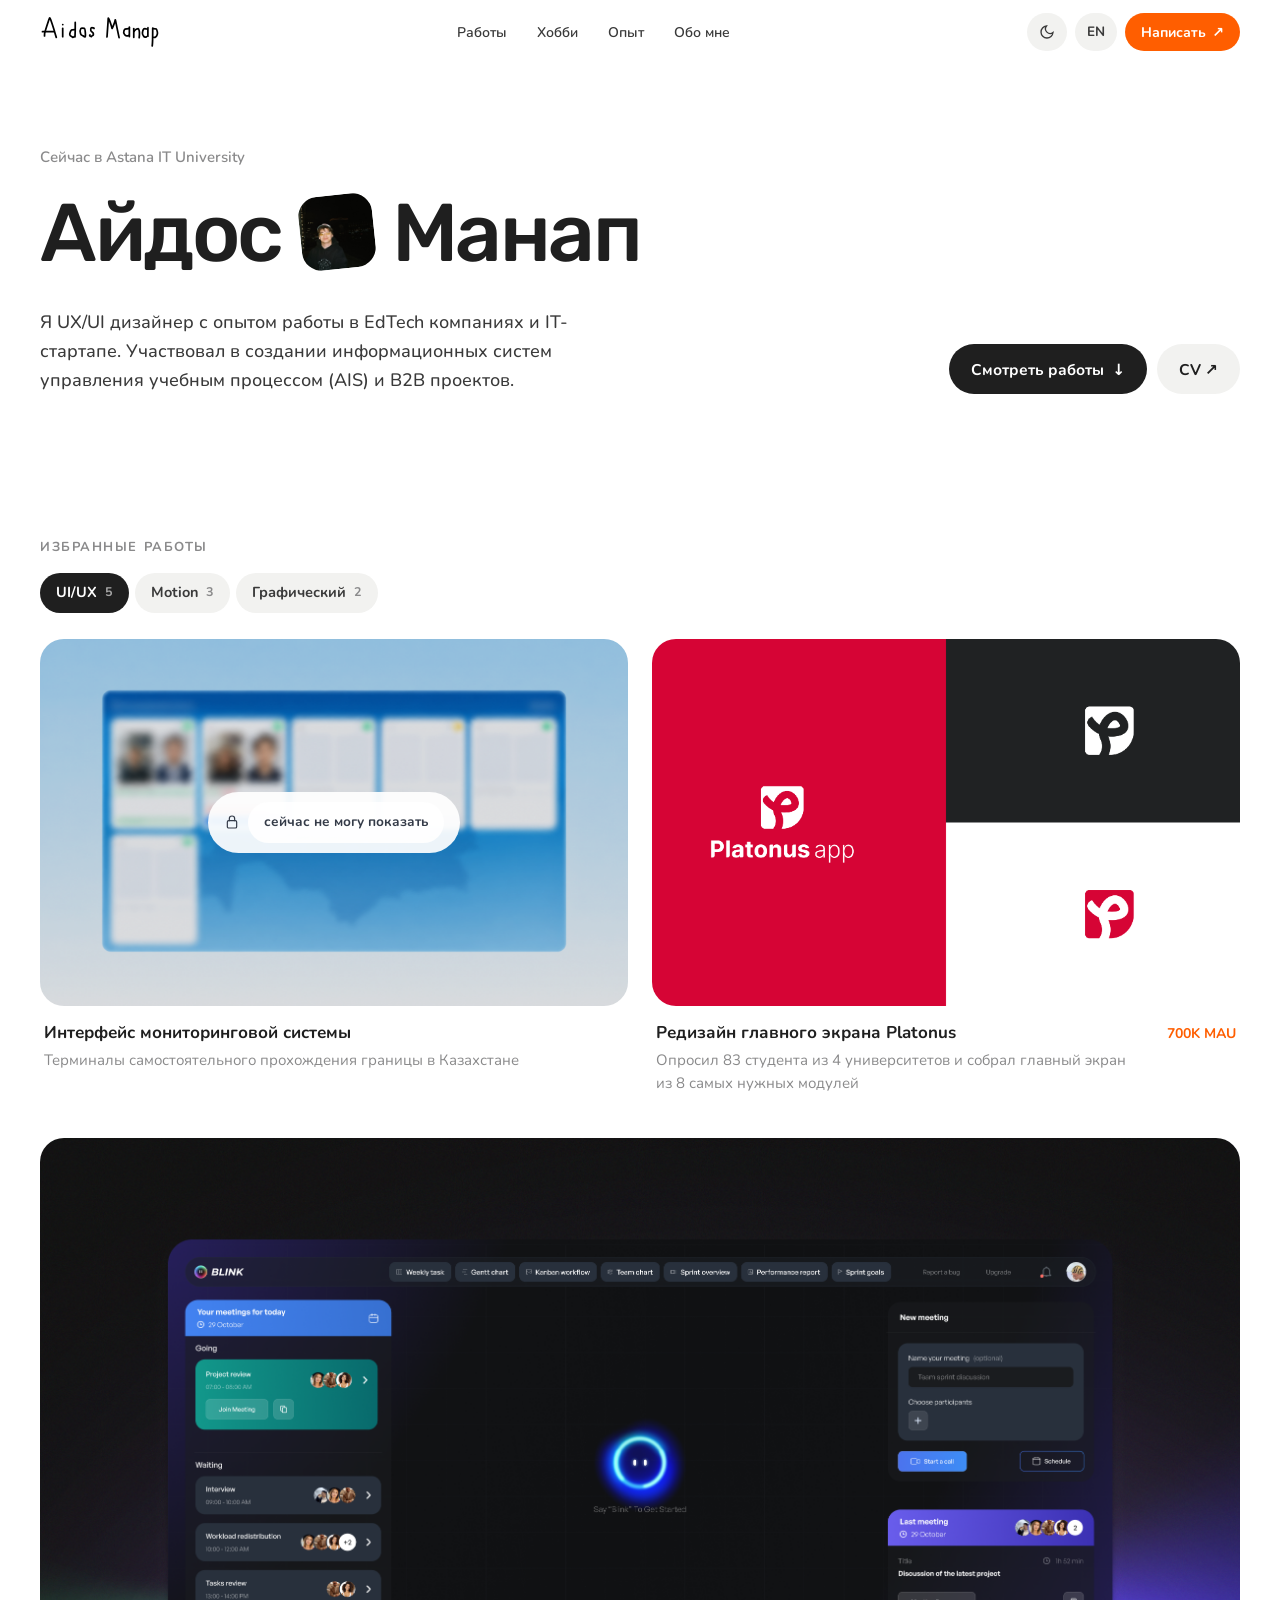
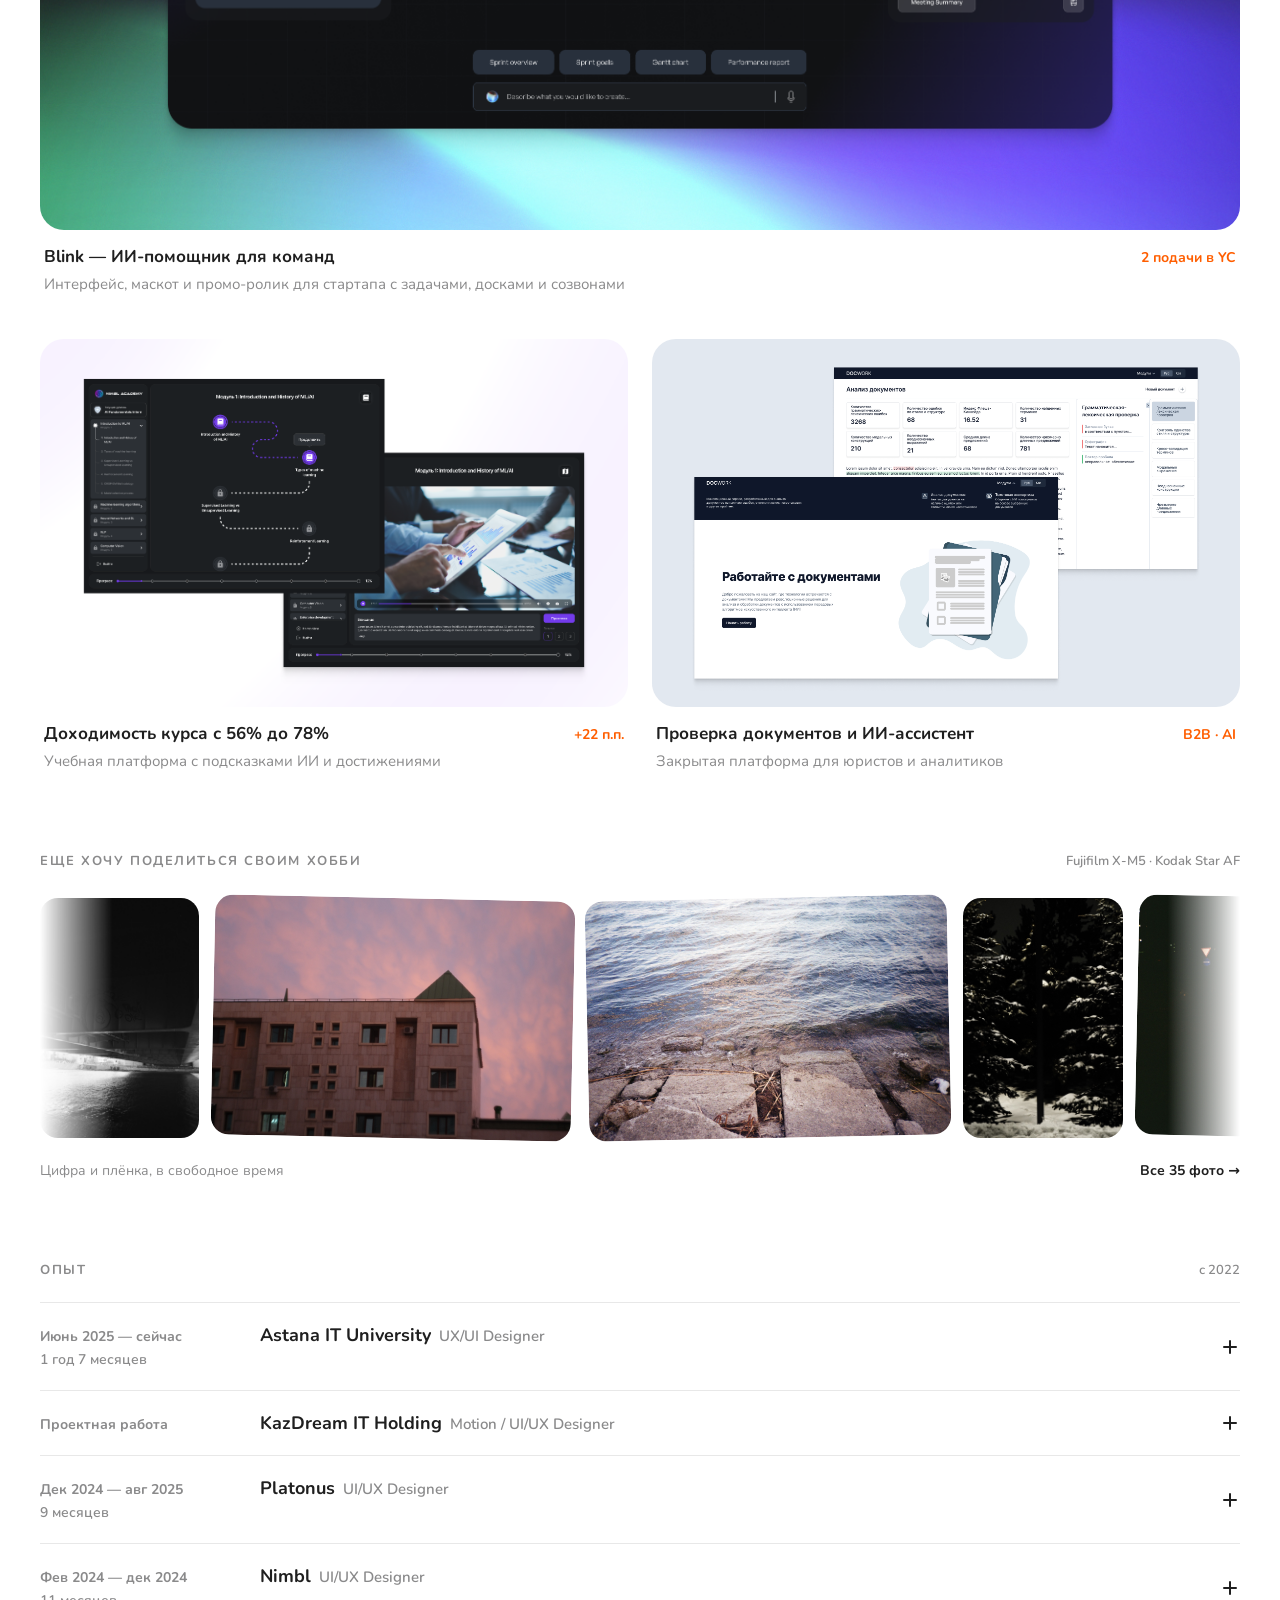
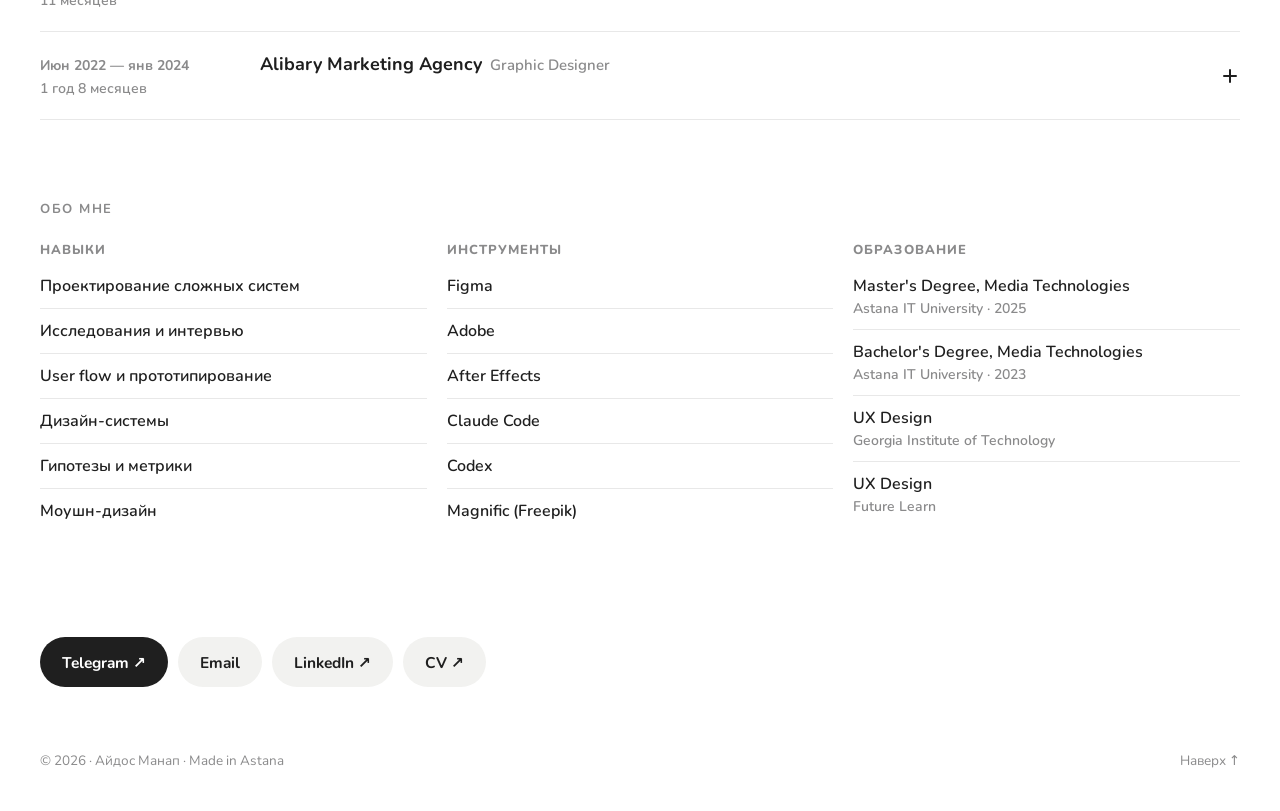
==== index.html @ 45430635 "Platonus case: rewrite around the home screen redesign and module survey Co-Authored-By: Claude Opus" ====
<!doctype html>
<html lang="ru">
<head>
<meta charset="utf-8" />
<meta name="viewport" content="width=device-width,initial-scale=1" />
<title>Айдос Манап — UI/UX Designer</title>
<link rel="preconnect" href="https://fonts.googleapis.com">
<link rel="preconnect" href="https://fonts.gstatic.com" crossorigin>
<link href="https://fonts.googleapis.com/css2?family=Nunito:ital,wght@0,400..800;1,400..800&family=Rubik:ital,wght@0,400..700;1,400..700&display=swap" rel="stylesheet">
<script>
  try{ if(localStorage.getItem('aidos-theme')==='dark') document.documentElement.setAttribute('data-theme','dark'); }catch(e){}
</script>
<style>
  :root{
    --bg:#FFFFFF;
    --surface:#F2F2F0;
    --card:#F2F2F0;
    --ink:#1F1F1F;
    --ink-2:#3A3A3A;
    --mute:#8A8A8B;
    --line:rgba(31,31,31,.1);
    --accent:#FF5E00;
    --accent-soft:rgba(255,94,0,.12);
    --on-accent:#FFFFFF;
    --bar:rgba(255,255,255,.82);
    --display:'Rubik','Nunito',system-ui,sans-serif;
    --text:'Nunito',system-ui,sans-serif;
    --spring:cubic-bezier(.34,1.56,.64,1);
    --ease:cubic-bezier(.2,.8,.2,1);
    --wrap:1360px;
    --pad:clamp(16px,4vw,40px);
  }
  :root[data-theme="dark"]{
    --bg:#0F0F0F;
    --surface:#1A1A1A;
    --card:#1A1A1A;
    --ink:#F2F2F2;
    --ink-2:#D2D2D2;
    --mute:#9A9A9A;
    --line:rgba(255,255,255,.11);
    --bar:rgba(15,15,15,.82);
    --accent:#D6F500;
    --accent-soft:rgba(214,245,0,.14);
    --on-accent:#111111;
  }
  *{box-sizing:border-box;-webkit-font-smoothing:antialiased}
  html{scroll-behavior:smooth;scroll-padding-top:84px}
  html,body{margin:0;background:var(--bg);color:var(--ink);font-family:var(--text);font-size:16px;line-height:1.5}
  body{overflow-x:hidden}
  a{color:inherit;text-decoration:none}
  img{display:block;max-width:100%}
  button{font:inherit;color:inherit;background:none;border:0;padding:0;cursor:pointer}
  .wrap{max-width:var(--wrap);margin:0 auto;padding:0 var(--pad)}

  /* ---------- top bar ---------- */
  .bar{position:sticky;top:0;z-index:20;background:var(--bar);backdrop-filter:blur(16px) saturate(1.4);-webkit-backdrop-filter:blur(16px) saturate(1.4);border-bottom:1px solid transparent;transition:border-color .2s}
  .bar.scrolled{border-bottom-color:var(--line)}
  .bar-in{height:64px;display:flex;align-items:center;justify-content:space-between;gap:16px}
  .logo img{width:120px;height:auto}
  :root[data-theme="dark"] .logo img{filter:invert(1)}
  .nav{display:flex;gap:2px}
  .nav a{padding:7px 14px;border-radius:999px;font-size:14px;font-weight:600;color:var(--ink-2);transition:background .2s,color .2s}
  .nav a:hover{background:var(--surface);color:var(--ink)}
  .tools{display:flex;align-items:center;gap:8px}
  .icon-btn{height:38px;min-width:38px;padding:0 12px;border-radius:999px;font-size:13.5px;font-weight:700;color:var(--ink-2);background:var(--surface);display:inline-flex;align-items:center;justify-content:center;gap:6px;transition:background .2s}
  .icon-btn:hover{background:var(--line)}
  .icon-btn svg{width:16px;height:16px}
  .cta{height:38px;padding:0 16px;border-radius:999px;background:var(--accent);color:var(--on-accent);font-size:14px;font-weight:700;display:inline-flex;align-items:center;gap:6px;transition:transform .35s var(--spring)}
  .cta:hover{transform:translateY(-2px)}
  @media (max-width:820px){.nav{display:none}}
  @media (max-width:480px){.cta span{display:none}.icon-btn.lang{display:none}}

  /* ---------- hero ---------- */
  .hero{padding:80px 0 72px}
  .status{display:inline-flex;align-items:center;gap:8px;font-size:15px;font-weight:600;color:var(--mute);margin-bottom:22px}
  .hero h1{margin:0;font-family:var(--display);font-weight:500;font-size:clamp(44px,6.4vw,84px);line-height:1.02;letter-spacing:-.03em}
  .hero h1 .ava{display:inline-block;width:.9em;height:.9em;margin:0 .02em;border-radius:.24em;overflow:hidden;vertical-align:-.1em;transform:rotate(-6deg);transition:transform .45s var(--spring)}
  .hero h1 .ava:hover{transform:rotate(4deg) scale(1.08)}
  .hero h1 .ava img{width:100%;height:100%;object-fit:cover}
  .hero-row{display:grid;grid-template-columns:minmax(0,560px) auto;justify-content:space-between;align-items:end;gap:28px;margin-top:34px}
  .hero p{margin:0;font-size:18px;line-height:1.6;font-weight:500;color:var(--ink-2)}
  .hero-btns{display:flex;gap:10px;flex-wrap:wrap}
  .btn{height:50px;padding:0 22px;border-radius:999px;display:inline-flex;align-items:center;gap:8px;font-weight:700;font-size:15.5px;transition:transform .35s var(--spring),background .2s}
  .btn:hover{transform:translateY(-2px)}
  .btn.dark{background:var(--ink);color:var(--bg)}
  .btn.ghost{background:var(--surface);color:var(--ink)}
  @media (max-width:760px){.hero{padding:44px 0 40px}.hero-row{grid-template-columns:1fr}}

  /* ---------- sections ---------- */
  .section{padding:72px 0 8px}
  .sec-head{display:flex;align-items:baseline;justify-content:space-between;gap:16px;margin-bottom:22px}
  .sec-head h2{margin:0;font-family:var(--text);font-weight:700;font-size:13px;letter-spacing:.12em;text-transform:uppercase;color:var(--mute);line-height:1.4}
  .sec-head .n{font-size:13px;font-weight:600;color:var(--mute)}

  /* ---------- work grid ---------- */
  .works{display:grid;grid-template-columns:repeat(2,minmax(0,1fr));gap:44px 24px}
  .works .wide{grid-column:1/-1}
  @media (max-width:760px){.works{grid-template-columns:1fr;gap:36px}}
  .work{display:block;position:relative}
  .shot{--p:0px;position:relative;aspect-ratio:16/10;border-radius:24px;overflow:hidden;background:transparent;isolation:isolate;transition:transform .45s var(--spring)}
  .wide .shot{aspect-ratio:2439/1406}
  .shot img{position:absolute;top:var(--p);left:var(--p);width:calc(100% - var(--p)*2);height:calc(100% - var(--p)*2);object-fit:cover;border-radius:0;background:transparent}
  .shot .zoom{position:absolute;inset:0;overflow:hidden;background:var(--cbg,#E2E4E7)}
  .shot .zoom img{top:0;left:0;width:100%;height:100%;border-radius:0;transform:scale(1.9)}
  .arrow{position:absolute;top:14px;right:14px;z-index:2;width:44px;height:44px;border-radius:50%;background:#fff;color:#1F1F1F;display:flex;align-items:center;justify-content:center;font-size:18px;font-weight:700;transform:scale(.4) rotate(-45deg);opacity:0;transition:transform .45s var(--spring),opacity .2s}
  @media (hover:hover){
    .work:not(.locked):hover .shot{transform:scale(1.015) rotate(-.8deg)}
    .work:not(.locked):hover .arrow{transform:none;opacity:1}
  }
  .work:focus,.work:focus-visible,.track button:focus,.tab:focus{outline:none}
  .work:focus-visible .shot{transform:scale(1.015) rotate(-.8deg)}
  .work:focus-visible .arrow{transform:none;opacity:1}
  .tag{display:none;position:absolute;left:14px;top:14px;padding:6px 11px;border-radius:999px;background:rgba(255,255,255,.92);color:#1F1F1F;font-size:12.5px;font-weight:700}
  .work-info{display:flex;justify-content:space-between;align-items:baseline;gap:16px;padding:16px 4px 0}
  .work h3{margin:0 0 4px;font-family:var(--text);font-weight:700;font-size:17px;line-height:1.35}
  .work p{margin:0;font-size:15px;line-height:1.5;color:var(--mute)}
  .work .kpi{flex:none;color:var(--accent);font-size:14px;font-weight:700;white-space:nowrap}
  .locked .shot::after{content:'';position:absolute;inset:0;background:rgba(10,25,45,.15)}
  .lock{position:absolute;inset:0;z-index:2;display:flex;align-items:center;justify-content:center}
  .lock span{position:relative;z-index:2;display:inline-flex;align-items:center;gap:8px;padding:10px 16px;border-radius:999px;background:rgba(255,255,255,.92);color:#343b48;font-size:13.5px;font-weight:700}
  .lock svg{width:16px;height:16px}

  .works.small{grid-template-columns:repeat(3,minmax(0,1fr));gap:36px 20px}
  .works.small .shot{border-radius:20px}
  .works.small h3{font-size:16px}
  @media (max-width:900px){.works.small{grid-template-columns:repeat(2,minmax(0,1fr))}}
  @media (max-width:560px){.works.small{grid-template-columns:1fr}}
  .play{position:absolute;z-index:2;left:14px;bottom:14px;display:inline-flex;align-items:center;gap:6px;padding:8px 13px;border-radius:999px;background:rgba(255,255,255,.92);color:#1F1F1F;font-size:13px;font-weight:800}

  /* ---------- tabs ---------- */
  .tabs{display:flex;flex-wrap:wrap;gap:6px;margin:-6px 0 26px}
  .tab{height:40px;padding:0 16px;border-radius:999px;background:var(--surface);color:var(--ink-2);font-size:14.5px;font-weight:700;display:inline-flex;align-items:center;gap:8px;transition:background .2s,color .2s,transform .35s var(--spring)}
  .tab b{font-weight:700}
  .tab span{font-size:12.5px;color:var(--mute);font-weight:700}
  .tab:hover{transform:translateY(-1px)}
  .tab.is-active{background:var(--ink);color:var(--bg)}
  .tab.is-active span{color:inherit;opacity:.6}
  .work.is-hidden{display:none}
  .work.swap{animation:up .5s var(--ease) both}

  /* ---------- photo strip ---------- */
  .strip{position:relative;overflow:hidden;padding:4px 0 8px;-webkit-mask-image:linear-gradient(90deg,transparent,#000 6%,#000 94%,transparent);mask-image:linear-gradient(90deg,transparent,#000 6%,#000 94%,transparent)}
  .track{display:flex;gap:14px;width:max-content;animation:marquee 80s linear infinite}
  .strip:hover .track{animation-play-state:paused}
  .track button{flex:none;height:240px;border-radius:18px;overflow:hidden;transition:transform .45s var(--spring)}
  .track button:nth-child(3n+2){transform:rotate(1.2deg)}
  .track button:nth-child(3n){transform:rotate(-1.2deg)}
  .track button:hover{transform:translateY(-6px) rotate(0)}
  .track img{height:100%;width:auto}
  @keyframes marquee{to{transform:translateX(-50%)}}
  .strip-meta{display:flex;justify-content:space-between;gap:12px;margin-top:14px;font-size:14px;color:var(--mute)}
  .strip-meta button{font-weight:700;color:var(--ink)}
  @media (max-width:560px){.track button{height:180px}}

  /* ---------- experience table ---------- */
  .xp{border-top:1px solid var(--line)}
  .xp-row{border-bottom:1px solid var(--line)}
  .xp-btn{display:grid;grid-template-columns:200px minmax(0,1fr) 28px;gap:20px;align-items:baseline;width:100%;padding:20px 0;text-align:left}
  .xp-when{font-size:14px;font-weight:700;color:var(--mute)}
  .xp-when .dur{display:block;font-weight:600;margin-top:2px}
  .xp-co{font-family:var(--text);font-weight:700;font-size:18px;line-height:1.35}
  .xp-co span{font-family:var(--text);font-weight:600;font-size:15px;color:var(--mute);margin-left:8px;letter-spacing:0}
  .plus{position:relative;width:20px;height:20px;align-self:center;justify-self:end}
  .plus::before,.plus::after{content:'';position:absolute;left:50%;top:50%;width:14px;height:2px;margin:-1px 0 0 -7px;background:var(--ink);border-radius:2px;transition:transform .35s var(--spring)}
  .plus::after{transform:rotate(90deg)}
  .xp-row.open .plus::after{transform:rotate(0)}
  .xp-more{display:grid;grid-template-rows:0fr;transition:grid-template-rows .4s var(--ease)}
  .xp-row.open .xp-more{grid-template-rows:1fr}
  .xp-more > div{overflow:hidden}
  .xp-in{padding:0 0 22px 220px;font-size:15px;color:var(--ink-2)}
  .xp-in .role{margin:0 0 8px;color:var(--mute)}
  .xp-in ul{margin:0;padding-left:18px}
  .xp-in li{margin:3px 0}
  .xp-in a{display:inline-block;margin-top:10px;font-weight:800;color:var(--accent)}
  @media (max-width:760px){
    .xp-btn{grid-template-columns:minmax(0,1fr) 24px;gap:6px 12px}
    .xp-when{grid-column:1;grid-row:2}
    .xp-co span{display:block;margin:2px 0 0}
    .xp-in{padding-left:0}
  }

  /* ---------- about ---------- */
  .about{display:grid;grid-template-columns:repeat(3,minmax(0,1fr));gap:20px}
  @media (max-width:900px){.about{grid-template-columns:1fr}}
  .about h3{margin:0 0 14px;font-size:13px;font-weight:800;letter-spacing:.08em;text-transform:uppercase;color:var(--mute)}
  .about ul{list-style:none;margin:0;padding:0}
  .about li{padding:10px 0;border-top:1px solid var(--line);font-size:16px;font-weight:600}
  .about li:first-child{border-top:0;padding-top:0}
  .about li small{display:block;font-size:14px;font-weight:600;color:var(--mute)}

  /* ---------- footer CTA ---------- */
  .outro{padding:72px 0 40px;margin-top:24px}
  .outro h2{margin:0 0 28px;font-family:var(--display);font-weight:600;font-size:clamp(40px,7vw,96px);line-height:1;letter-spacing:-.035em}
  .outro h2 em{font-style:italic;color:var(--accent)}
  .outro-links{display:flex;flex-wrap:wrap;gap:10px}
  .bottom{display:flex;justify-content:space-between;flex-wrap:wrap;gap:10px;margin-top:64px;font-size:13.5px;color:var(--mute)}

  /* ---------- drawer ---------- */
  .drawer{position:fixed;inset:0;z-index:50;pointer-events:none}
  .drawer-bg{position:absolute;inset:0;background:rgba(10,10,10,.45);opacity:0;transition:opacity .35s var(--ease)}
  .drawer-panel{position:absolute;top:50%;left:50%;width:min(1000px,100% - 32px);height:calc(100dvh - 48px);background:#fff;border-radius:28px;overflow:hidden;transform:translate(-50%,-47%) scale(.97);opacity:0;visibility:hidden;transition:transform .45s var(--ease),opacity .3s ease,visibility 0s linear .45s}
  .drawer.open{pointer-events:auto}
  .drawer.open .drawer-bg{opacity:1}
  .drawer.open .drawer-panel{transform:translate(-50%,-50%);opacity:1;visibility:visible;transition:transform .45s var(--spring),opacity .25s ease,visibility 0s;box-shadow:0 30px 80px rgba(0,0,0,.28)}
  @media (max-width:700px){.drawer-panel{width:calc(100% - 16px);height:calc(100dvh - 16px);border-radius:22px}}
  .drawer[data-kind="video"] .drawer-panel{width:min(1040px,100% - 24px);height:auto;border-radius:20px;background:#000}
  .drawer-close{position:absolute;top:14px;right:14px;z-index:3;height:38px;padding:0 14px 0 12px;border-radius:999px;background:rgba(31,31,31,.78);color:#fff;font-size:13.5px;font-weight:700;display:flex;align-items:center;gap:6px;backdrop-filter:blur(6px)}
  .drawer-body{height:100%}
  .drawer-body iframe{display:block;width:100%;height:100%;border:0;background:#fff}
  .video-wrap{aspect-ratio:16/9}
  .loader{position:absolute;inset:0;display:flex;align-items:center;justify-content:center;color:#999;font-size:14px;background:#fff;transition:opacity .25s}
  .loader.done{opacity:0;pointer-events:none}
  .photos{height:100%;overflow-y:auto;padding:64px 24px 24px;background:#fff;color:#1F1F1F}
  .photos h2{margin:0 0 18px;font-family:var(--display);font-weight:600;font-size:28px}
  .photo-grid{columns:3 220px;column-gap:10px}
  .photo-grid button{display:block;width:100%;margin:0 0 10px;border-radius:12px;overflow:hidden;break-inside:avoid}
  .photo-grid img{width:100%;height:auto}
  .viewer{position:absolute;inset:0;z-index:2;background:rgba(10,10,10,.95);display:flex;align-items:center;justify-content:center;padding:56px 64px}
  .viewer[hidden]{display:none}
  .viewer img{max-width:100%;max-height:100%;object-fit:contain;border-radius:8px}
  .viewer .nav-b{position:absolute;top:50%;transform:translateY(-50%);width:44px;height:44px;border-radius:50%;background:rgba(255,255,255,.14);color:#fff;font-size:20px}
  .viewer .prev{left:12px}.viewer .next{right:12px}
  .viewer .cap{position:absolute;bottom:16px;left:0;right:0;text-align:center;color:rgba(255,255,255,.7);font-size:13px}
  .viewer .back{position:absolute;top:14px;left:14px;height:38px;padding:0 14px;border-radius:999px;background:rgba(255,255,255,.14);color:#fff;font-size:14px}
  body.drawer-on{overflow:hidden}

  /* ---------- motion ---------- */
  @keyframes up{from{opacity:0;transform:translateY(24px)}to{opacity:1;transform:none}}
  .hero > *{animation:up .6s var(--ease) both}
  .hero > *:nth-child(2){animation-delay:.06s}
  .hero > *:nth-child(3){animation-delay:.12s}
  .reveal{opacity:0}
  .reveal.in{animation:up .6s var(--ease) both}
  .reveal.done{animation:none;opacity:1}
  .hero > .done{animation:none}
  @media (prefers-reduced-motion:reduce){
    *,*::before,*::after{animation:none!important;transition:none!important}
    .reveal{opacity:1}
  }
</style>
</head>
<body>

<header class="bar" id="bar">
  <div class="wrap bar-in">
    <a class="logo" href="#top" aria-label="Aidos Manap"><img src="assets/signature.svg" alt="Aidos Manap" width="120" height="33"></a>
    <nav class="nav" aria-label="Разделы">
      <a href="#projects" data-en="Work">Работы</a>
      <a href="#photos" data-en="Hobby">Хобби</a>
      <a href="#experience" data-en="Experience">Опыт</a>
      <a href="#about" data-en="About">Обо&nbsp;мне</a>
    </nav>
    <div class="tools">
      <button class="icon-btn" id="themeBtn" type="button" aria-label="Тема"><svg viewBox="0 0 24 24" fill="none" stroke="currentColor" stroke-width="2" stroke-linecap="round" aria-hidden="true"><path d="M21 12.8A9 9 0 1 1 11.2 3a7 7 0 0 0 9.8 9.8z"/></svg></button>
      <button class="icon-btn lang" id="langSwitch" type="button"><span class="lang-switch-text">EN</span></button>
      <a class="cta" href="https://t.me/dosyasoda" target="_blank" rel="noreferrer"><span data-en="Message me">Написать</span> ↗</a>
    </div>
  </div>
</header>

<main id="top">
  <div class="wrap">

    <!-- HERO -->
    <section class="hero">
      <div class="status"><span data-en="Now at Astana IT University">Сейчас в&nbsp;Astana IT University</span></div>
      <h1><span data-en="Aidos">Айдос</span> <span class="ava"><img src="assets/aidos-sm.jpg" alt=""></span> <span data-en="Manap">Манап</span></h1>
      <div class="hero-row">
        <p data-en="I'm a UX/UI designer with experience at EdTech companies and an IT startup. I helped build an academic information system (AIS) for the learning process, and B2B projects.">Я&nbsp;UX/UI дизайнер с&nbsp;опытом работы в&nbsp;EdTech компаниях и&nbsp;IT-стартапе. Участвовал в&nbsp;создании информационных систем управления учебным процессом (AIS) и&nbsp;B2B проектов.</p>
        <div class="hero-btns">
          <a class="btn dark" href="#projects"><span data-en="See work">Смотреть работы</span> ↓</a>
          <a class="btn ghost" href="https://drive.google.com/" target="_blank" rel="noreferrer">CV ↗</a>
        </div>
      </div>
    </section>

    <!-- WORK -->
    <section class="section" id="projects">
      <div class="sec-head reveal"><h2 data-en="Selected work">Избранные работы</h2></div>
      <div class="tabs reveal" role="tablist" aria-label="Фильтр работ">
        <button class="tab is-active" type="button" role="tab" aria-selected="true" data-filter="ui">UI/UX <span>5</span></button>
        <button class="tab" type="button" role="tab" aria-selected="false" data-filter="motion">Motion <span>3</span></button>
        <button class="tab" type="button" role="tab" aria-selected="false" data-filter="graphic"><b data-en="Graphic">Графический</b> <span>2</span></button>
      </div>
      <div class="works" id="worksGrid">

        <div class="work locked reveal" data-cat="ui">
          <div class="shot" style="--cbg:#176cb0">
            <img src="assets/monitoring-blurred-v2.png" alt="Размытое превью интерфейса мониторинговой системы" loading="lazy">
            <div class="lock"><span><svg viewBox="0 0 24 24" fill="none" stroke="currentColor" stroke-width="1.8" stroke-linecap="round" stroke-linejoin="round" aria-hidden="true"><rect x="5" y="10" width="14" height="11" rx="2"/><path d="M8 10V7a4 4 0 0 1 8 0v3"/></svg><span data-en="I can't show this right now">сейчас не&nbsp;могу показать</span></span></div>
          </div>
          <div class="work-info"><div>
            <h3 data-en="Monitoring system interface">Интерфейс мониторинговой системы</h3>
            <p data-en="Terminals for self-service border crossing in Kazakhstan">Терминалы самостоятельного прохождения границы в&nbsp;Казахстане</p>
          </div></div>
        </div>

        <a class="work reveal" data-cat="ui" href="cases/platonus-redesign.html" data-case="platonus-redesign">
          <div class="shot" style="--cbg:#D6173A">
            <img src="assets/platonus/cover-onboarding.png" alt="Редизайн главного экрана Platonus" loading="lazy">
            <span class="tag">EdTech</span><span class="arrow">↗</span>
          </div>
          <div class="work-info"><div>
            <h3 data-en="Redesign of the Platonus home screen">Редизайн главного экрана Platonus</h3>
            <p data-en="Surveyed 83 students from 4 universities and built the home screen around the 8 modules they need most">Опросил 83&nbsp;студента из&nbsp;4&nbsp;университетов и&nbsp;собрал главный экран из&nbsp;8&nbsp;самых нужных модулей</p>
          </div><span class="kpi">700K MAU</span></div>
        </a>

        <a class="work wide reveal" data-cat="ui" href="cases/blink.html" data-case="blink">
          <div class="shot" style="--cbg:#0B0B14">
            <img src="assets/blink.png" alt="Blink" loading="lazy">
            <span class="tag">Startup</span><span class="arrow">↗</span>
          </div>
          <div class="work-info"><div>
            <h3 data-en="Blink — an AI assistant for teams">Blink&nbsp;— ИИ-помощник для&nbsp;команд</h3>
            <p data-en="Interface, mascot and promo video for a startup with tasks, boards and calls">Интерфейс, маскот и&nbsp;промо-ролик для&nbsp;стартапа с&nbsp;задачами, досками и&nbsp;созвонами</p>
          </div><span class="kpi" data-en="2 YC applications">2 подачи в&nbsp;YC</span></div>
        </a>

        <a class="work reveal" data-cat="ui" href="cases/nimbl-academy.html" data-case="nimbl-academy">
          <div class="shot" style="--cbg:#14111F">
            <img src="assets/nimbl.png" alt="Nimbl Academy" loading="lazy">
            <span class="tag">EdTech</span><span class="arrow">↗</span>
          </div>
          <div class="work-info"><div>
            <h3 data-en="Course completion up from 56% to 78%">Доходимость курса с&nbsp;56% до&nbsp;78%</h3>
            <p data-en="Learning platform with AI hints and achievements">Учебная платформа с&nbsp;подсказками ИИ и&nbsp;достижениями</p>
          </div><span class="kpi">+22&nbsp;п.п.</span></div>
        </a>

        <a class="work reveal" data-cat="ui" href="cases/docwork.html" data-case="docwork">
          <div class="shot" style="--cbg:#EEF1F5">
            <img src="assets/docwork.png" alt="DOCWORK" loading="lazy">
            <span class="tag" data-en="Under NDA">Под&nbsp;NDA</span><span class="arrow">↗</span>
          </div>
          <div class="work-info"><div>
            <h3 data-en="Document review and an AI assistant">Проверка документов и&nbsp;ИИ-ассистент</h3>
            <p data-en="Closed platform for lawyers and analysts">Закрытая платформа для&nbsp;юристов и&nbsp;аналитиков</p>
          </div><span class="kpi">B2B · AI</span></div>
        </a>

        <a class="work wide reveal" data-cat="motion" href="https://youtu.be/AF8cavjqE5g" target="_blank" rel="noreferrer" data-video="AF8cavjqE5g">
          <div class="shot" style="--cbg:#0B0B14"><img src="assets/blink-promo.png" alt="Промо-ролик Blink" loading="lazy"><span class="play">▶ <span data-en="Watch">Смотреть</span></span><span class="arrow">↗</span></div>
          <div class="work-info"><div><h3 data-en="Blink promo video">Промо-ролик Blink</h3><p>Motion · After Effects</p></div></div>
        </a>
        <a class="work reveal" data-cat="motion" href="https://youtu.be/IbF2e5BNC3Q" target="_blank" rel="noreferrer" data-video="IbF2e5BNC3Q">
          <div class="shot" style="--cbg:#FFFFFF"><span class="zoom"><img src="assets/platonus-logo.png" alt="Видео-презентация логотипа Platonus App" loading="lazy"></span><span class="play">▶ <span data-en="Watch">Смотреть</span></span><span class="arrow">↗</span></div>
          <div class="work-info"><div><h3 data-en="Platonus App logo video">Видео логотипа Platonus App</h3><p>Motion</p></div></div>
        </a>
        <a class="work reveal" data-cat="motion" href="cases/platonus-motion.html" data-case="platonus-motion">
          <div class="shot" style="--cbg:#D6173A"><img src="assets/platonus/cover-onboarding.png" alt="Анимации Platonus App" loading="lazy"><span class="arrow">↗</span></div>
          <div class="work-info"><div><h3 data-en="Welcome and loading animations">Приветствие и&nbsp;загрузка</h3><p>Platonus App · Motion</p></div></div>
        </a>
        <a class="work reveal" data-cat="graphic" href="cases/graphic-design.html" data-case="graphic-design">
          <div class="shot"><img src="assets/graphic/cover-graphic.jpg" alt="Печатная продукция для застройщиков" loading="lazy"><span class="arrow">↗</span></div>
          <div class="work-info"><div><h3 data-en="Graphics for developers">Графика для&nbsp;застройщиков</h3><p>BI Group, Sensata, NAK</p></div></div>
        </a>
        <a class="work reveal" data-cat="graphic" href="cases/platonus-logo.html" data-case="platonus-logo">
          <div class="shot" style="--cbg:#FFFFFF"><img src="assets/graphic/platonus-logo-cover.jpg" alt="Логотип Platonus App" loading="lazy"><span class="arrow">↗</span></div>
          <div class="work-info"><div><h3 data-en="Platonus App logo">Логотип Platonus App</h3><p>Identity</p></div></div>
        </a>
      </div>
    </section>

    <!-- PHOTOS -->
    <section class="section" id="photos">
      <div class="sec-head reveal"><h2 data-en="I also want to share my hobby">Еще&nbsp;хочу поделиться своим хобби</h2><span class="n">Fujifilm X-M5 · Kodak Star AF</span></div>
      <div class="strip reveal"><div class="track" id="track"></div></div>
      <div class="strip-meta"><span data-en="Digital and film, in my free time">Цифра и&nbsp;плёнка, в&nbsp;свободное время</span><button type="button" id="allPhotos"></button></div>
    </section>

    <!-- EXPERIENCE -->
    <section class="section" id="experience">
      <div class="sec-head reveal"><h2 data-en="Experience">Опыт</h2><span class="n" data-en="since 2022">с&nbsp;2022</span></div>
      <div class="xp reveal">

        <div class="xp-row">
          <button class="xp-btn" type="button" aria-expanded="false">
            <span class="xp-when"><span data-en="Jun 2025 — now">Июнь 2025&nbsp;— сейчас</span><span class="dur" data-start="2025-06"></span></span>
            <span class="xp-co">Astana IT University<span>UX/UI Designer</span></span>
            <span class="plus" aria-hidden="true"></span>
          </button>
          <div class="xp-more"><div><div class="xp-in">
            <p class="role" data-en="EdTech · Academic Information System (AIS) · Astana, Kazakhstan">EdTech · Система управления учебным процессом (AIS) · Astana, Kazakhstan</p>
            <ul>
              <li data-en="Designed the full academic information system for an IT university.">Создание полного дизайна системы управления учебным процессом для&nbsp;IT университета</li>
              <li data-en="Designed a mobile application for students.">Проектирование мобильного приложения для&nbsp;обучающихся</li>
            </ul>
            <a href="https://astanait.edu.kz" target="_blank" rel="noreferrer">astanait.edu.kz ↗</a>
          </div></div></div>
        </div>

        <div class="xp-row">
          <button class="xp-btn" type="button" aria-expanded="false">
            <span class="xp-when" data-en="Project work">Проектная работа</span>
            <span class="xp-co">KazDream IT Holding<span>Motion / UI/UX Designer</span></span>
            <span class="plus" aria-hidden="true"></span>
          </button>
          <div class="xp-more"><div><div class="xp-in">
            <p class="role" data-en="GovTech · Self-service border-crossing terminals in Kazakhstan">GovTech · Терминалы самостоятельного прохождения границы в&nbsp;Казахстане</p>
            <ul>
              <li data-en="Designed the interface for self-service border-crossing terminals.">Создание интерфейса для&nbsp;терминалов самостоятельного прохождения границы.</li>
              <li data-en="Motion design of animations and micro-interactions for the terminal UI.">Motion-дизайн анимаций и&nbsp;интеракций для&nbsp;UI терминалов.</li>
            </ul>
            <a href="https://kazdream.kz" target="_blank" rel="noreferrer">kazdream.kz ↗</a>
          </div></div></div>
        </div>

        <div class="xp-row">
          <button class="xp-btn" type="button" aria-expanded="false">
            <span class="xp-when"><span data-en="Dec 2024 — Aug 2025">Дек 2024&nbsp;— авг 2025</span><span class="dur" data-en="9 mos">9&nbsp;месяцев</span></span>
            <span class="xp-co">Platonus<span>UI/UX Designer</span></span>
            <span class="plus" aria-hidden="true"></span>
          </button>
          <div class="xp-more"><div><div class="xp-in">
            <p class="role" data-en="EdTech · Academic Information System (AIS) · MAU 700K, DAU 25K">EdTech · Система управления учебным процессом (AIS) · MAU 700K, DAU 25K</p>
            <ul>
              <li data-en="Growing the educational mobile app and web platform.">Развитие образовательного мобильного приложения и&nbsp;веб-платформы.</li>
              <li data-en="Working in the product team, with stakeholders and in brainstorms.">Работа в&nbsp;продуктовой команде, со&nbsp;стейкхолдерами и&nbsp;в&nbsp;брейнштормах.</li>
              <li data-en="Working within the design system, building extra components.">Работа в&nbsp;рамках дизайн-системы, создание дополнительных компонентов.</li>
              <li data-en="Close collaboration with analysts and developers.">Активная связка с&nbsp;аналитиками и&nbsp;разработчиками.</li>
            </ul>
            <a href="https://platonus.com" target="_blank" rel="noreferrer">platonus.com ↗</a>
          </div></div></div>
        </div>

        <div class="xp-row">
          <button class="xp-btn" type="button" aria-expanded="false">
            <span class="xp-when"><span data-en="Feb 2024 — Dec 2024">Фев 2024&nbsp;— дек 2024</span><span class="dur" data-en="11 mos">11&nbsp;месяцев</span></span>
            <span class="xp-co">Nimbl<span>UI/UX Designer</span></span>
            <span class="plus" aria-hidden="true"></span>
          </button>
          <div class="xp-more"><div><div class="xp-in">
            <p class="role" data-en="IT startup · B2B / B2G projects">IT-стартап · B2B / B2G проекты</p>
            <ul>
              <li data-en="Took part in building a startup for a Y Combinator application.">Участвовал в&nbsp;создании стартапа для&nbsp;подачи в&nbsp;Y Combinator.</li>
              <li data-en="Designed the academy platform — Completion Rate from 56% to 78%.">Спроектировал платформу для&nbsp;академии&nbsp;— Completion Rate с&nbsp;56% до&nbsp;78%.</li>
              <li data-en="Websites and apps for B2B and B2G.">Веб-сайты и&nbsp;приложения для&nbsp;B2B и&nbsp;B2G.</li>
              <li data-en="In-depth interviews, usability tests, hypothesis validation.">Глубинные интервью, юзабилити-тесты, проверка гипотез.</li>
            </ul>
          </div></div></div>
        </div>

        <div class="xp-row">
          <button class="xp-btn" type="button" aria-expanded="false">
            <span class="xp-when"><span data-en="Jun 2022 — Jan 2024">Июн 2022&nbsp;— янв 2024</span><span class="dur" data-en="1 yr 8 mos">1&nbsp;год 8&nbsp;месяцев</span></span>
            <span class="xp-co">Alibary Marketing Agency<span>Graphic Designer</span></span>
            <span class="plus" aria-hidden="true"></span>
          </button>
          <div class="xp-more"><div><div class="xp-in">
            <p class="role" data-en="Marketing agency">Маркетинговое агентство</p>
            <ul>
              <li data-en="Worked with BI Group, Sensata, NAK.">Работа с&nbsp;BI Group, Sensata, NAK.</li>
              <li data-en="Logos, corporate style, business cards and identity.">Логотипы, корпоративный стиль, визитки и&nbsp;айдентика.</li>
              <li data-en="Illustrations, icons, infographics, banners, posters.">Иллюстрации, иконки, инфографика, баннеры, плакаты.</li>
              <li data-en="Print-ready layout preparation.">Подготовка макетов к&nbsp;печати.</li>
            </ul>
          </div></div></div>
        </div>

      </div>
    </section>

    <!-- ABOUT -->
    <section class="section" id="about">
      <div class="sec-head reveal"><h2 data-en="About me">Обо&nbsp;мне</h2></div>
      <div class="about reveal">
        <div>
          <h3 data-en="Skills">Навыки</h3>
          <ul>
            <li data-en="Designing complex systems">Проектирование сложных систем</li>
            <li data-en="Research and interviews">Исследования и&nbsp;интервью</li>
            <li data-en="User flows and prototyping">User flow и&nbsp;прототипирование</li>
            <li data-en="Design systems">Дизайн-системы</li>
            <li data-en="Hypotheses and metrics">Гипотезы и&nbsp;метрики</li>
            <li data-en="Motion design">Моушн-дизайн</li>
          </ul>
        </div>
        <div>
          <h3 data-en="Tools">Инструменты</h3>
          <ul>
            <li>Figma</li><li>Adobe</li><li>After Effects</li><li>Claude Code</li><li>Codex</li><li>Magnific (Freepik)</li>
          </ul>
        </div>
        <div>
          <h3 data-en="Education">Образование</h3>
          <ul>
            <li>Master's Degree, Media Technologies<small>Astana IT University · 2025</small></li>
            <li>Bachelor's Degree, Media Technologies<small>Astana IT University · 2023</small></li>
            <li>UX Design<small>Georgia Institute of Technology</small></li>
            <li>UX Design<small>Future Learn</small></li>
          </ul>
        </div>
      </div>
    </section>

    <!-- OUTRO -->
    <section class="outro" id="contact">
      <div class="outro-links reveal">
        <a class="btn dark" href="https://t.me/dosyasoda" target="_blank" rel="noreferrer">Telegram ↗</a>
        <a class="btn ghost" href="mailto:aidos1337228@gmail.com">Email</a>
        <a class="btn ghost" href="https://www.linkedin.com/in/aidosmanap/" target="_blank" rel="noreferrer">LinkedIn ↗</a>
        <a class="btn ghost" href="https://drive.google.com/" target="_blank" rel="noreferrer">CV ↗</a>
      </div>
      <div class="bottom"><span data-en="© 2026 · Aidos Manap · Made in Astana">© 2026 · Айдос Манап · Made in Astana</span><a href="#top" data-en="Back to top ↑">Наверх ↑</a></div>
    </section>

  </div>
</main>

<!-- DRAWER -->
<div class="drawer" id="drawer" aria-hidden="true">
  <div class="drawer-bg" data-close></div>
  <div class="drawer-panel" role="dialog" aria-modal="true" aria-label="Кейс">
    <button class="drawer-close" type="button" data-close><span data-en="Close">Закрыть</span> ✕</button>
    <div class="drawer-body" id="drawerBody"></div>
  </div>
</div>

<script>
(function(){
  var root=document.documentElement;

  /* ---------- photos ---------- */
  var photos = [
    ['FXM50005.JPG','Ветви на фоне облаков'],['FXM50039.JPG','Розовые фламинго в саду'],['FXM50048 (2).JPG','Ночная прогулка по заснеженной аллее'],
    ['FXM50050.JPG','Камни и отражения в воде'],['FXM50051 (2).JPG','Человек среди заснеженных деревьев'],['FXM50052.JPG','Силуэт за фонарным столбом'],
    ['FXM50053.JPG','Камень в прозрачной воде'],['FXM50055.JPG','Здание на фоне розового неба'],['FXM50060.JPG','Театр в вечернем свете'],
    ['FXM50071.JPG','Архитектура на закате'],['FXM50078.JPG','Заснеженные ели ночью'],['FXM50079.JPG','Люди у городской остановки'],
    ['FXM50087.JPG','Свет и тень на снегу'],['FXM50094.JPG','Поезд на эстакаде'],['FXM50099.JPG','Граффити под эстакадой'],
    ['FXM50110.JPG','Чёрно-белый городской пейзаж'],['FXM50111.JPG','Шаг по тротуару'],['FXM50114.JPG','Рабочие у дорожного знака'],
    ['FXM50116.JPG','Фонари в зимнем парке'],['FXM50129.JPG','Ночной силуэт здания'],['inst-@stepnaya_lavka_3243_11.jpg','Граффити и тени на стене'],
    ['inst-@stepnaya_lavka_3243_12.jpg','Река под мостом'],['inst-@stepnaya_lavka_3243_18.jpg','Лестница и надписи на стене'],['inst-@stepnaya_lavka_3243_21.jpg','Высотные здания'],
    ['inst-@stepnaya_lavka_3243_37.jpg','Геометрия моста и свет'],['R1-04257-0008.JPG','Свет в лестничном пролёте'],['R1-04257-0019.JPG','Столик на ночной улице'],
    ['R1-04257-0031.JPG','Букет цветов у стены'],['inst-@stepnaya_lavka_3984_5.jpg','Белые облака на синем небе'],['inst-@stepnaya_lavka_3984_9.jpg','Арбузные корки на каменном берегу'],
    ['inst-@stepnaya_lavka_3984_10.jpg','Волны у каменного берега'],['inst-@stepnaya_lavka_3984_12.jpg','Рыбалка на закате'],['inst-@stepnaya_lavka_3984_16.jpg','Двое у ограждения ночью'],
    ['inst-@stepnaya_lavka_3984_34.jpg','Урна с наклейкой в свете вспышки'],['inst-@stepnaya_lavka_3984_36.jpg','Горы под вечерним небом']
  ];
  function src(p){ return 'assets/hobby/' + encodeURIComponent(p[0]); }
  var track=document.getElementById('track'), picks=[21,7,30,10,26,1,13,29,24,2,32,15];
  for(var pass=0;pass<2;pass++){
    picks.forEach(function(i){
      var b=document.createElement('button'); b.type='button'; b.setAttribute('data-i',i);
      if(pass) b.setAttribute('aria-hidden','true'), b.tabIndex=-1;
      var im=new Image(); im.src=src(photos[i]); im.alt=pass?'':photos[i][1]; im.loading='lazy'; im.decoding='async';
      b.appendChild(im); track.appendChild(b);
    });
  }
  var allBtn=document.getElementById('allPhotos');
  allBtn.textContent='Все '+photos.length+' фото →'; allBtn.setAttribute('data-en','All '+photos.length+' photos →');

  /* ---------- live duration ---------- */
  function ru(n,a,b,c){var m10=n%10,m100=n%100;if(m10===1&&m100!==11)return a;if(m10>=2&&m10<=4&&(m100<12||m100>14))return b;return c;}
  document.querySelectorAll('.dur[data-start]').forEach(function(el){
    var p=el.getAttribute('data-start').split('-'), now=new Date();
    var t=(now.getFullYear()-(+p[0]))*12+(now.getMonth()+1-(+p[1]))+1; if(t<1)t=1;
    var y=Math.floor(t/12), m=t%12, r=[], e=[];
    if(y){r.push(y+' '+ru(y,'год','года','лет'));e.push(y+(y===1?' yr':' yrs'));}
    if(m){r.push(m+' '+ru(m,'месяц','месяца','месяцев'));e.push(m+(m===1?' mo':' mos'));}
    el.textContent=r.join(' '); el.setAttribute('data-en',e.join(' '));
  });

  /* ---------- tabs ---------- */
  var grid=document.getElementById('worksGrid'), tabs=document.querySelectorAll('.tab');
  function filter(cat,initial){
    tabs.forEach(function(t){ var on=t.getAttribute('data-filter')===cat; t.classList.toggle('is-active',on); t.setAttribute('aria-selected',on); });
    var i=0;
    grid.querySelectorAll('.work').forEach(function(w){
      var show=w.getAttribute('data-cat')===cat;
      w.classList.toggle('is-hidden',!show);
      if(initial) return;
      w.classList.remove('swap','done');
      if(show){ w.classList.add('in'); void w.offsetWidth; w.style.animationDelay=(Math.min(i,4)*0.06)+'s'; w.classList.add('swap'); i++; }
    });
  }
  tabs.forEach(function(t){ t.addEventListener('click',function(){ filter(t.getAttribute('data-filter')); }); });
  filter('ui',true);

  /* drop finished entrance animations so nothing stays on its own layer */
  document.addEventListener('animationend',function(e){
    var t=e.target;
    if(t.classList.contains('reveal')||(t.parentElement&&t.parentElement.classList.contains('hero'))){ t.classList.add('done'); t.classList.remove('swap'); t.style.animationDelay=''; }
  });

  /* ---------- experience ---------- */
  document.querySelectorAll('.xp-btn').forEach(function(b){
    b.addEventListener('click',function(){
      var row=b.closest('.xp-row'), open=!row.classList.contains('open');
      row.classList.toggle('open',open); b.setAttribute('aria-expanded',open);
    });
  });

  /* ---------- bar border + reveal ---------- */
  var bar=document.getElementById('bar');
  function onScroll(){ bar.classList.toggle('scrolled', scrollY>8); }
  addEventListener('scroll',onScroll,{passive:true}); onScroll();
  var io='IntersectionObserver' in window ? new IntersectionObserver(function(es){
    es.forEach(function(e){ if(e.isIntersecting){ e.target.classList.add('in'); io.unobserve(e.target); } });
  },{rootMargin:'0px 0px -8% 0px',threshold:.06}) : null;
  document.querySelectorAll('.reveal').forEach(function(el,i){
    var sib=el.parentElement.querySelectorAll(':scope > .reveal'); var idx=Array.prototype.indexOf.call(sib,el);
    if(idx>0) el.style.animationDelay=(Math.min(idx,4)*0.07)+'s';
    io ? io.observe(el) : el.classList.add('in');
  });

  /* ---------- theme ---------- */
  document.getElementById('themeBtn').addEventListener('click',function(){
    var dark=root.getAttribute('data-theme')!=='dark';
    if(dark) root.setAttribute('data-theme','dark'); else root.removeAttribute('data-theme');
    try{ localStorage.setItem('aidos-theme', dark?'dark':'light'); }catch(e){}
  });

  /* ---------- language ---------- */
  var langBtn=document.getElementById('langSwitch'), label=langBtn.querySelector('.lang-switch-text');
  var nodes=document.querySelectorAll('[data-en],[data-en-html]');
  nodes.forEach(function(n){ if(n.hasAttribute('data-en-html')) n.setAttribute('data-ru-html',n.innerHTML); else n.setAttribute('data-ru-text',n.textContent); });
  function applyLang(lang){
    nodes.forEach(function(n){
      if(lang==='en'){ if(n.hasAttribute('data-en-html')) n.innerHTML=n.getAttribute('data-en-html'); else n.textContent=n.getAttribute('data-en'); }
      else { if(n.hasAttribute('data-ru-html')) n.innerHTML=n.getAttribute('data-ru-html'); else n.textContent=n.getAttribute('data-ru-text'); }
    });
    root.lang=lang; label.textContent = lang==='en' ? 'RU' : 'EN';
    try{ localStorage.setItem('portfolioLang',lang); }catch(e){}
  }
  var savedLang='ru'; try{ savedLang=localStorage.getItem('portfolioLang')||'ru'; }catch(e){}
  applyLang(savedLang);
  langBtn.addEventListener('click',function(){ applyLang(root.lang==='en'?'ru':'en'); });

  /* ---------- drawer ---------- */
  var drawer=document.getElementById('drawer'), body=document.getElementById('drawerBody');
  var pushed=false, lastFocus=null, isOpen=false, openRaf=0;
  function show(kind){
    lastFocus=document.activeElement;
    drawer.setAttribute('data-kind',kind); drawer.setAttribute('aria-hidden','false');
    document.body.classList.add('drawer-on');
    isOpen=true; cancelAnimationFrame(openRaf);
    openRaf=requestAnimationFrame(function(){ openRaf=requestAnimationFrame(function(){ if(!isOpen) return; drawer.classList.add('open'); drawer.querySelector('.drawer-close').focus({preventScroll:true}); }); });
  }
  function hide(){
    isOpen=false; cancelAnimationFrame(openRaf);
    drawer.classList.remove('open'); drawer.setAttribute('aria-hidden','true');
    document.body.classList.remove('drawer-on');
    setTimeout(function(){ if(!isOpen) body.innerHTML=''; },520);
    if(lastFocus && lastFocus.focus) lastFocus.focus({preventScroll:true,focusVisible:false});
  }
  function openCase(slug,push){
    body.innerHTML='<div class="loader">'+(root.lang==='en'?'Loading…':'Загрузка…')+'</div><iframe title="Кейс" src="cases/'+slug+'.html?embed=1"></iframe>';
    var fr=body.querySelector('iframe'), ld=body.querySelector('.loader');
    fr.addEventListener('load',function(){ ld.classList.add('done'); });
    show('case');
    if(push){ history.pushState({drawer:slug},'','?case='+slug); pushed=true; }
  }
  function openVideo(id){
    body.innerHTML='<div class="video-wrap"><iframe title="Видео" src="https://www.youtube-nocookie.com/embed/'+id+'?autoplay=1&rel=0" allow="autoplay; encrypted-media; picture-in-picture; fullscreen" allowfullscreen></iframe></div>';
    show('video');
  }
  function openPhotos(start){
    var en=root.lang==='en';
    var html='<div class="photos"><h2>'+(en?'Photography':'Фотография')+'</h2><div class="photo-grid">';
    photos.forEach(function(p,i){ html+='<button type="button" data-i="'+i+'"><img loading="lazy" src="'+src(p)+'" alt="'+p[1]+'"></button>'; });
    html+='</div></div><div class="viewer" hidden><button class="back" type="button">'+(en?'← All photos':'← Все фото')+'</button><button class="nav-b prev" type="button" aria-label="Назад">‹</button><img alt=""><button class="nav-b next" type="button" aria-label="Вперёд">›</button><div class="cap"></div></div>';
    body.innerHTML=html;
    var v=body.querySelector('.viewer'), big=v.querySelector('img'), cap=v.querySelector('.cap'), cur=0;
    function at(i){ cur=(i+photos.length)%photos.length; big.src=src(photos[cur]); big.alt=photos[cur][1]; cap.textContent=String(cur+1).padStart(2,'0')+' / '+photos.length; v.hidden=false; }
    body.querySelectorAll('.photo-grid button').forEach(function(b){ b.addEventListener('click',function(){ at(+b.dataset.i); }); });
    v.querySelector('.prev').addEventListener('click',function(){ at(cur-1); });
    v.querySelector('.next').addEventListener('click',function(){ at(cur+1); });
    v.querySelector('.back').addEventListener('click',function(){ v.hidden=true; });
    body._viewer={el:v,step:function(d){ at(cur+d); }};
    show('photos');
    if(typeof start==='number') at(start);
  }
  function close(){
    if(!isOpen) return;
    if(drawer.getAttribute('data-kind')==='case'){
      if(pushed){ pushed=false; history.back(); return; }
      history.replaceState(null,'',location.pathname);
    }
    hide();
  }
  function plain(e){ return !(e.metaKey||e.ctrlKey||e.shiftKey||e.button===1); }
  document.querySelectorAll('a[data-case]').forEach(function(a){ a.addEventListener('click',function(e){ if(!plain(e)) return; e.preventDefault(); openCase(a.getAttribute('data-case'),true); }); });
  document.querySelectorAll('a[data-video]').forEach(function(a){ a.addEventListener('click',function(e){ if(!plain(e)) return; e.preventDefault(); openVideo(a.getAttribute('data-video')); }); });
  track.addEventListener('click',function(e){ var b=e.target.closest('button[data-i]'); if(b) openPhotos(+b.getAttribute('data-i')); });
  allBtn.addEventListener('click',function(){ openPhotos(); });
  drawer.querySelectorAll('[data-close]').forEach(function(b){ b.addEventListener('click',close); });
  document.addEventListener('keydown',function(e){
    if(!isOpen) return;
    var v=body._viewer;
    if(e.key==='Escape'){ if(v && !v.el.hidden) v.el.hidden=true; else close(); }
    if(v && !v.el.hidden && e.key==='ArrowLeft') v.step(-1);
    if(v && !v.el.hidden && e.key==='ArrowRight') v.step(1);
  });
  addEventListener('message',function(e){ if(e.origin===location.origin && e.data && e.data.type==='aidos-close-sheet') close(); });
  addEventListener('popstate',function(){
    var slug=new URLSearchParams(location.search).get('case');
    if(slug && /^[a-z0-9-]+$/.test(slug)) openCase(slug,false);
    else if(isOpen){ pushed=false; hide(); }
  });
  var first=new URLSearchParams(location.search).get('case');
  if(first && /^[a-z0-9-]+$/.test(first)) openCase(first,false);
})();
</script>
</body>
</html>
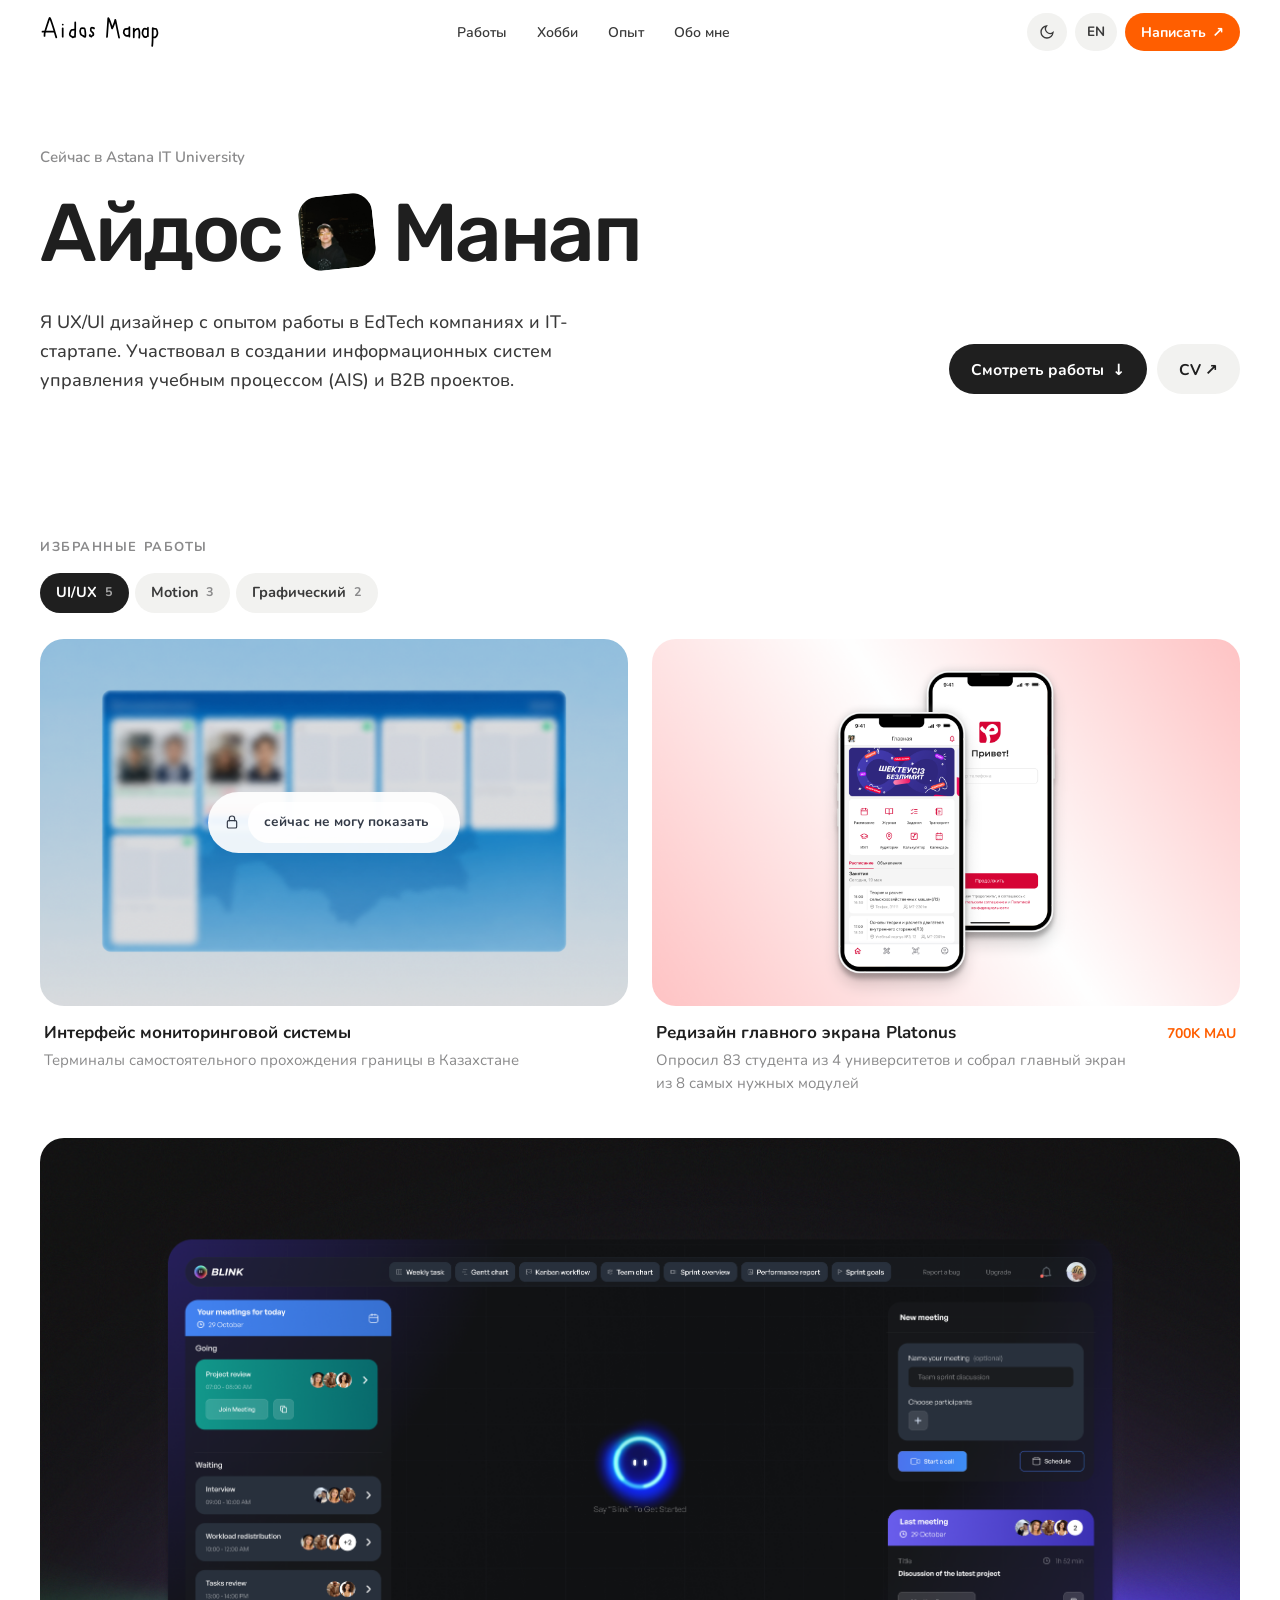
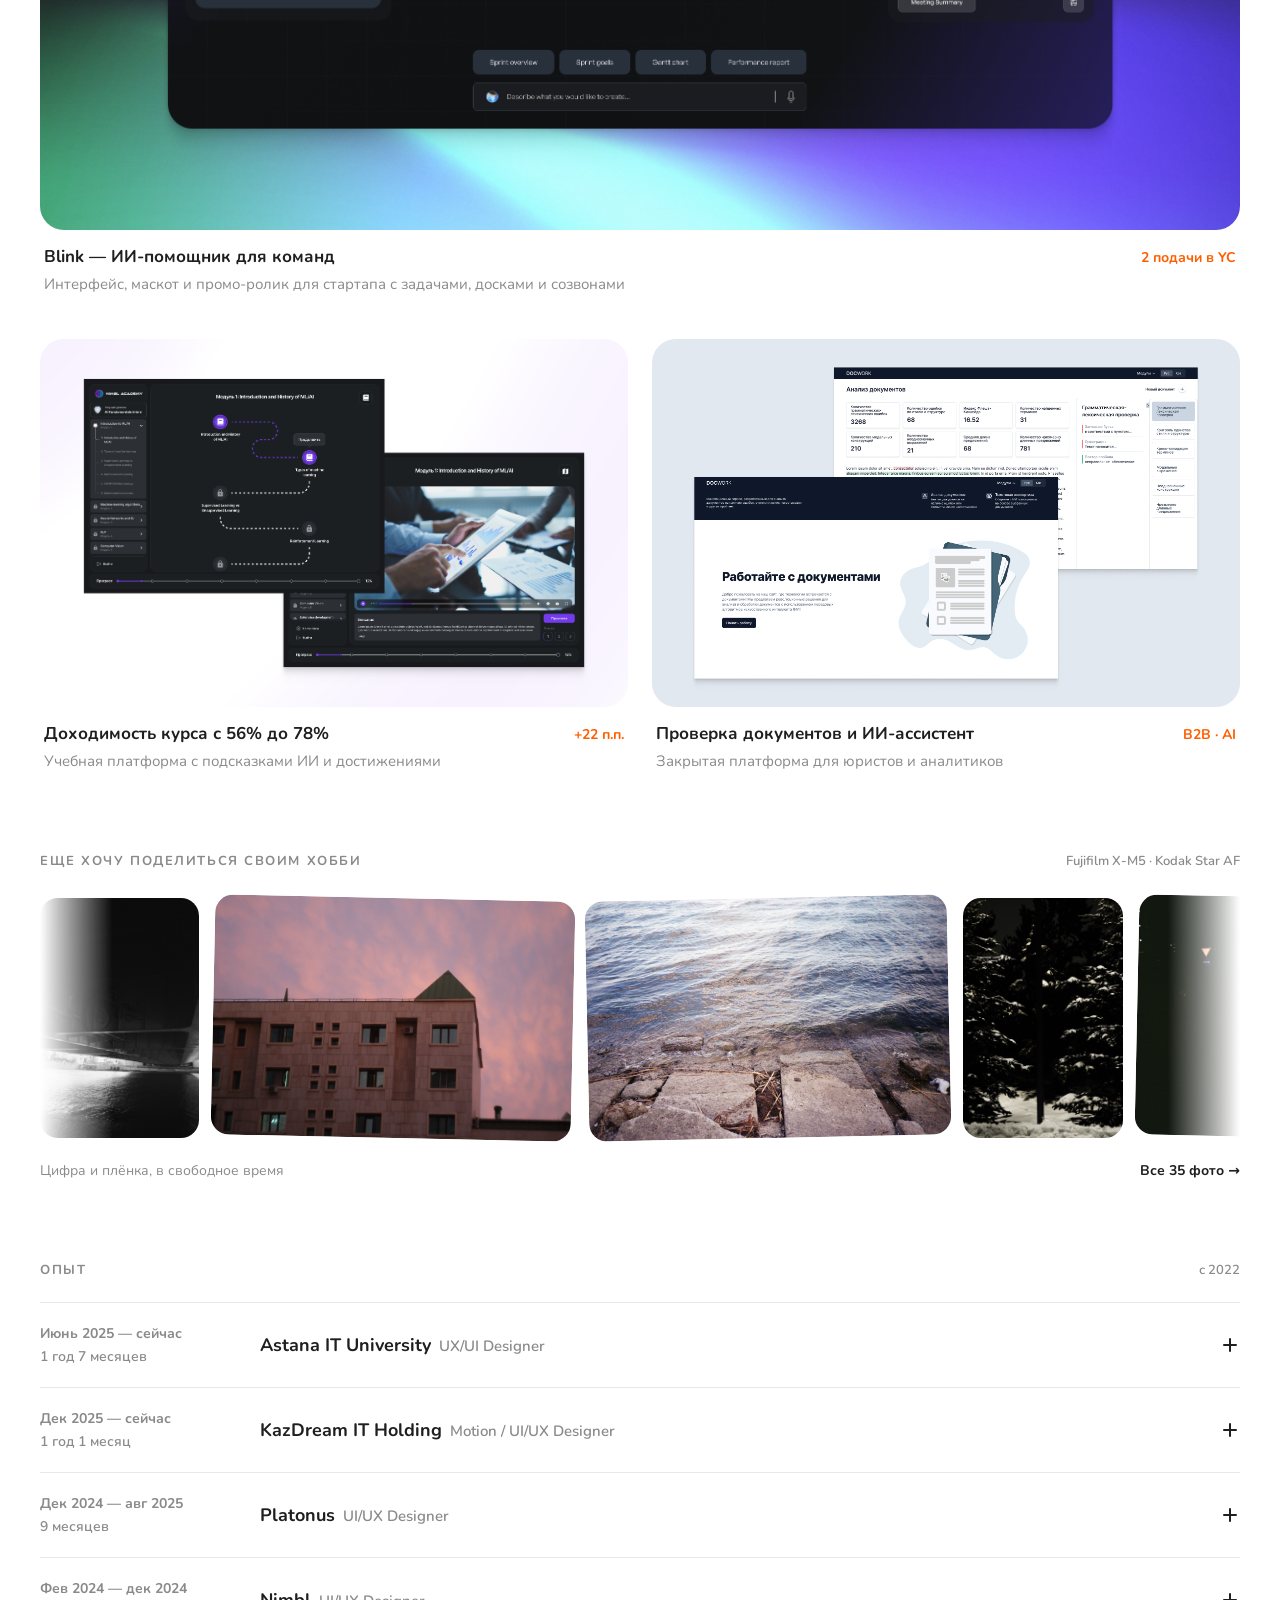
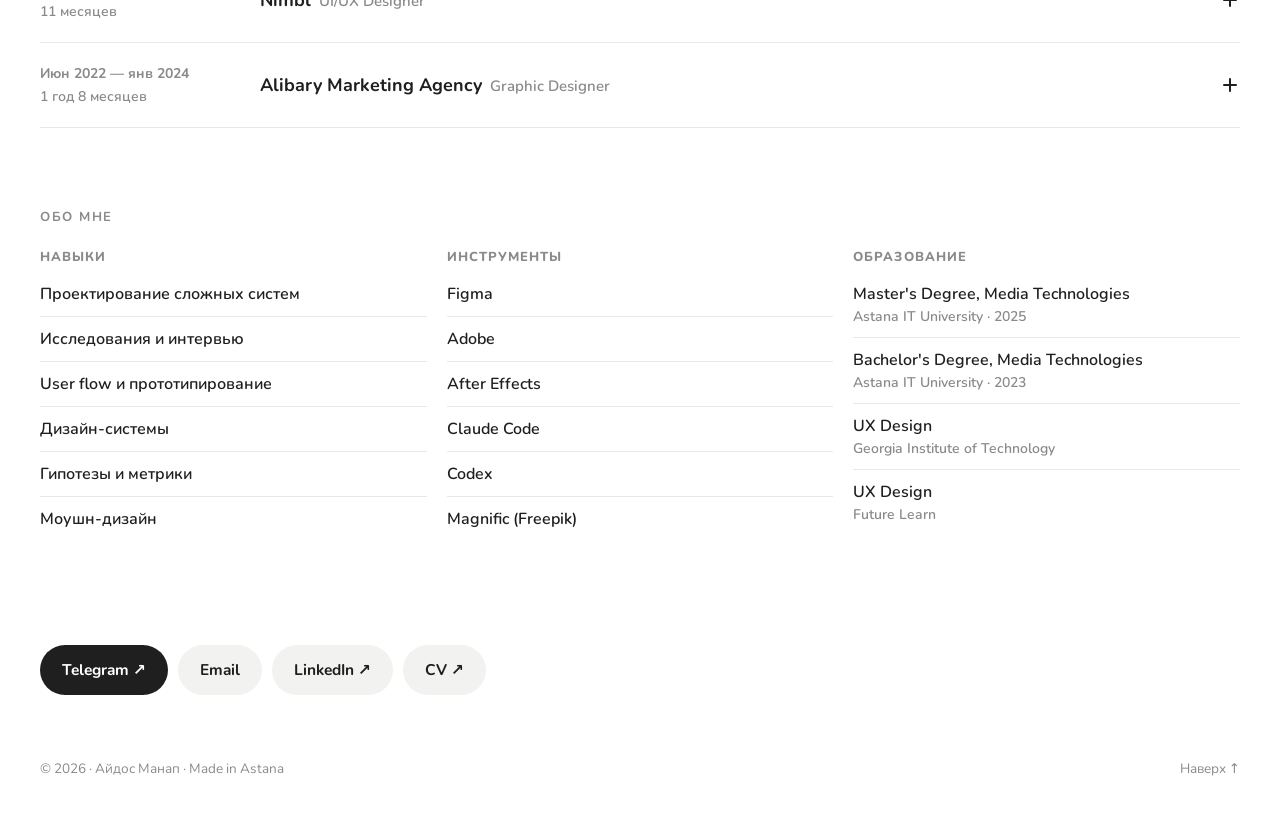
==== commit f7651223: "Home: language switch on mobile, centered experience rows, KazDream dates, new Platonus cover Co-Aut" ====
--- a/index.html
+++ b/index.html
@@ -68,7 +68,7 @@
   .cta{height:38px;padding:0 16px;border-radius:999px;background:var(--accent);color:var(--on-accent);font-size:14px;font-weight:700;display:inline-flex;align-items:center;gap:6px;transition:transform .35s var(--spring)}
   .cta:hover{transform:translateY(-2px)}
   @media (max-width:820px){.nav{display:none}}
-  @media (max-width:480px){.cta span{display:none}.icon-btn.lang{display:none}}
+  @media (max-width:480px){.cta span{display:none}}
 
   /* ---------- hero ---------- */
   .hero{padding:80px 0 72px}
@@ -155,7 +155,7 @@
   /* ---------- experience table ---------- */
   .xp{border-top:1px solid var(--line)}
   .xp-row{border-bottom:1px solid var(--line)}
-  .xp-btn{display:grid;grid-template-columns:200px minmax(0,1fr) 28px;gap:20px;align-items:baseline;width:100%;padding:20px 0;text-align:left}
+  .xp-btn{display:grid;grid-template-columns:200px minmax(0,1fr) 28px;gap:20px;align-items:center;width:100%;padding:20px 0;text-align:left}
   .xp-when{font-size:14px;font-weight:700;color:var(--mute)}
   .xp-when .dur{display:block;font-weight:600;margin-top:2px}
   .xp-co{font-family:var(--text);font-weight:700;font-size:18px;line-height:1.35}
@@ -297,7 +297,7 @@
 
         <a class="work reveal" data-cat="ui" href="cases/platonus-redesign.html" data-case="platonus-redesign">
           <div class="shot" style="--cbg:#D6173A">
-            <img src="assets/platonus/cover-onboarding.png" alt="Редизайн главного экрана Platonus" loading="lazy">
+            <img src="assets/platonus/cover-redesign.png" alt="Редизайн главного экрана Platonus" loading="lazy">
             <span class="tag">EdTech</span><span class="arrow">↗</span>
           </div>
           <div class="work-info"><div>
@@ -392,7 +392,7 @@
 
         <div class="xp-row">
           <button class="xp-btn" type="button" aria-expanded="false">
-            <span class="xp-when" data-en="Project work">Проектная работа</span>
+            <span class="xp-when"><span data-en="Dec 2025 — now">Дек 2025&nbsp;— сейчас</span><span class="dur" data-start="2025-12"></span></span>
             <span class="xp-co">KazDream IT Holding<span>Motion / UI/UX Designer</span></span>
             <span class="plus" aria-hidden="true"></span>
           </button>
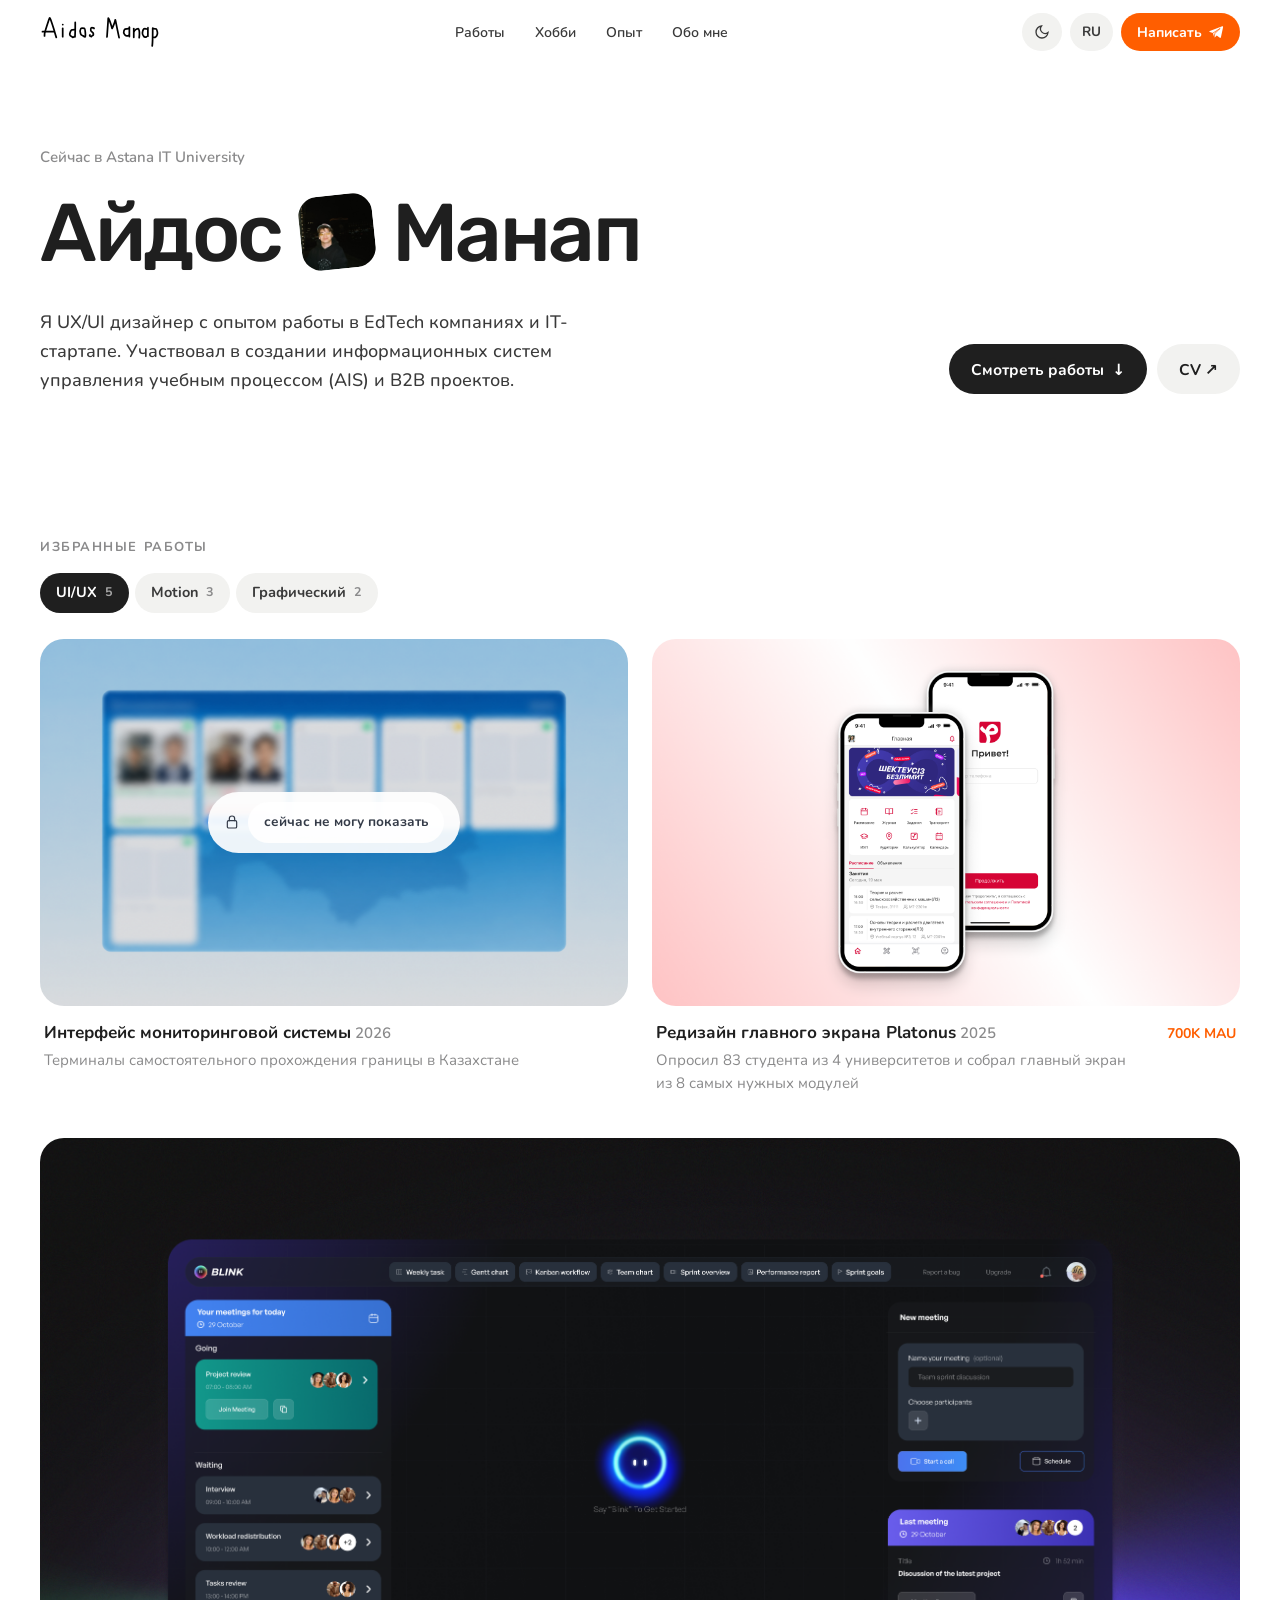
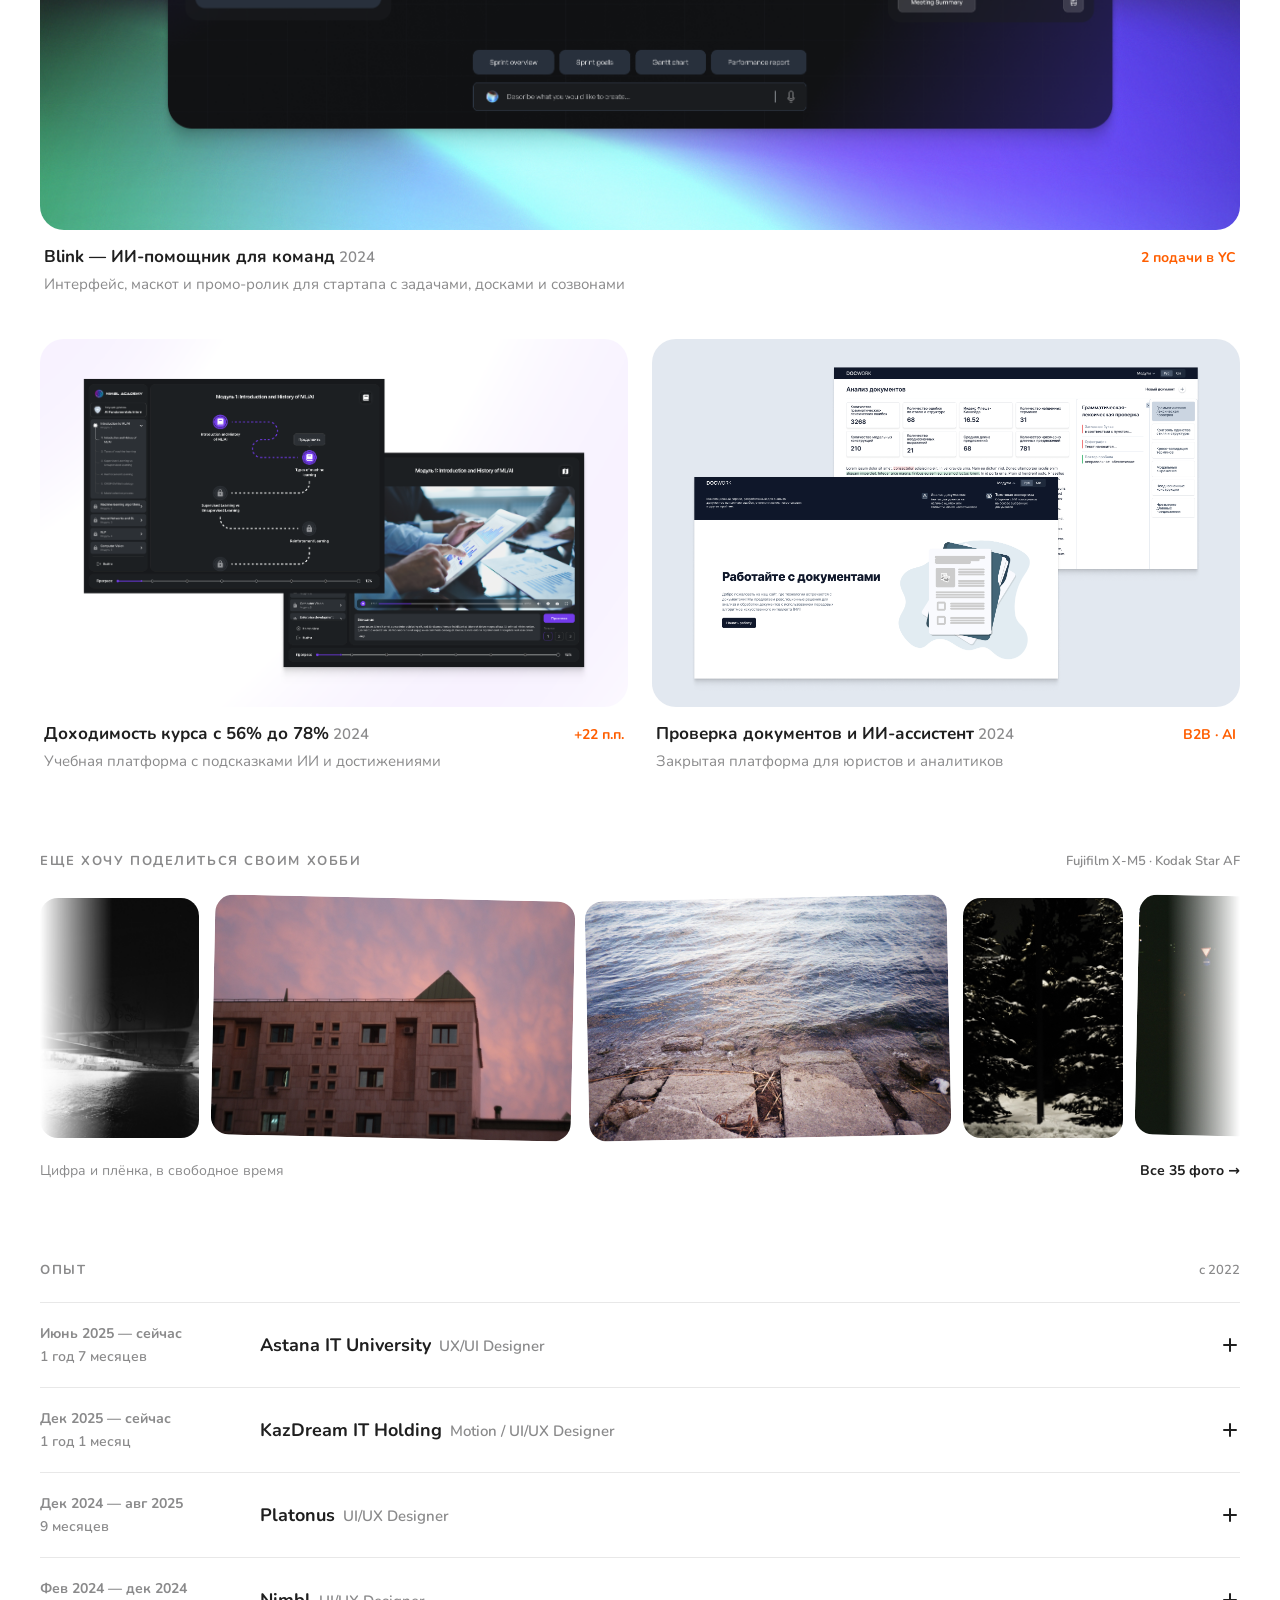
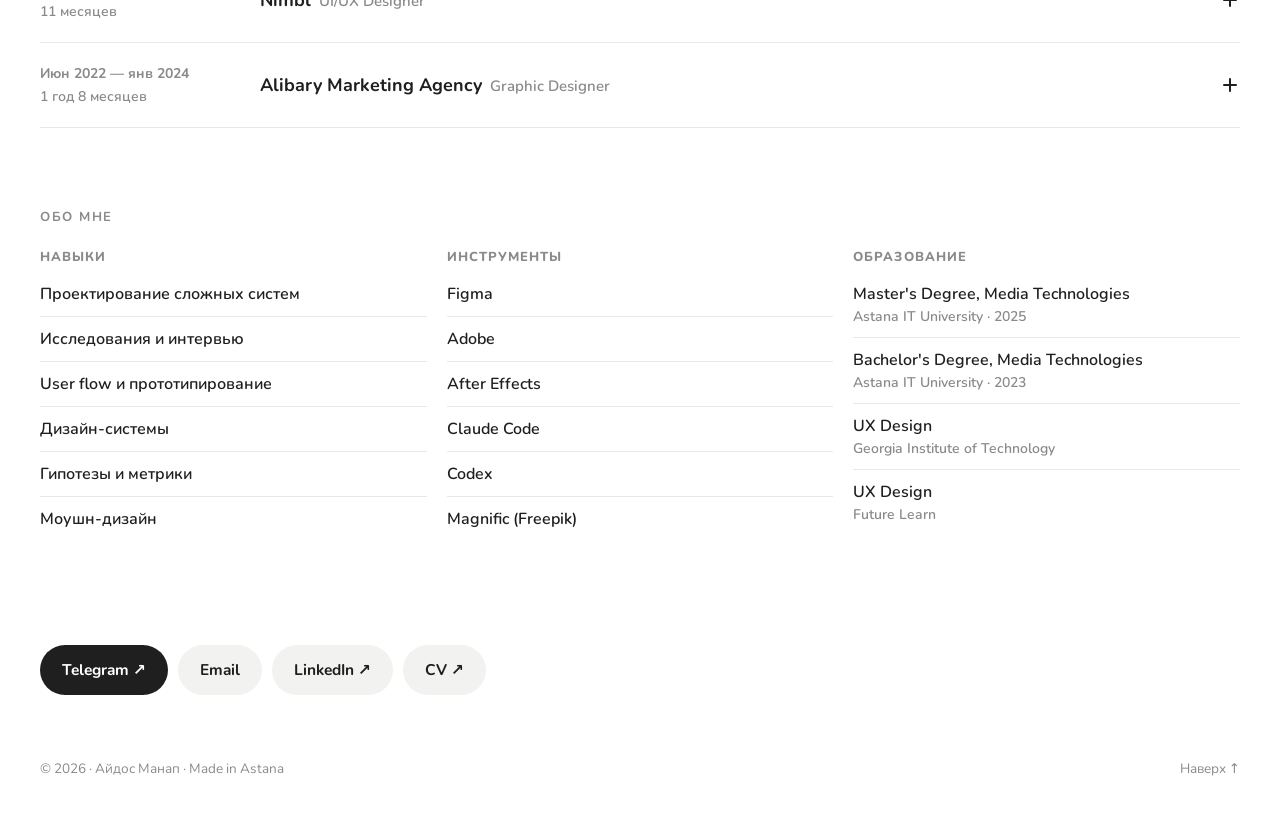
==== commit 470b43f1: "Home: years on project cards, unclipped hobby photos on hover, Telegram-style plane on CTA, language" ====
--- a/index.html
+++ b/index.html
@@ -67,8 +67,11 @@
   .icon-btn svg{width:16px;height:16px}
   .cta{height:38px;padding:0 16px;border-radius:999px;background:var(--accent);color:var(--on-accent);font-size:14px;font-weight:700;display:inline-flex;align-items:center;gap:6px;transition:transform .35s var(--spring)}
   .cta:hover{transform:translateY(-2px)}
+  .cta svg{width:16px;height:16px;flex:none;transition:transform .35s var(--spring)}
+  .cta:hover svg{transform:translate(2px,-2px)}
+  .cta .fold{fill:none;stroke:var(--accent);stroke-width:1.1;stroke-linecap:round;stroke-linejoin:round}
   @media (max-width:820px){.nav{display:none}}
-  @media (max-width:480px){.cta span{display:none}}
+  @media (max-width:480px){.cta{padding:0 12px}.cta span{position:absolute;width:1px;height:1px;overflow:hidden;clip:rect(0 0 0 0);white-space:nowrap}}
 
   /* ---------- hero ---------- */
   .hero{padding:80px 0 72px}
@@ -113,6 +116,9 @@
   .tag{display:none;position:absolute;left:14px;top:14px;padding:6px 11px;border-radius:999px;background:rgba(255,255,255,.92);color:#1F1F1F;font-size:12.5px;font-weight:700}
   .work-info{display:flex;justify-content:space-between;align-items:baseline;gap:16px;padding:16px 4px 0}
   .work h3{margin:0 0 4px;font-family:var(--text);font-weight:700;font-size:17px;line-height:1.35}
+  .work .ttl{margin:0 0 4px;line-height:1.35}
+  .work .ttl h3{display:inline;margin:0}
+  .work .yr{font-size:15px;font-weight:600;color:var(--mute);white-space:nowrap}
   .work p{margin:0;font-size:15px;line-height:1.5;color:var(--mute)}
   .work .kpi{flex:none;color:var(--accent);font-size:14px;font-weight:700;white-space:nowrap}
   .locked .shot::after{content:'';position:absolute;inset:0;background:rgba(10,25,45,.15)}
@@ -139,7 +145,7 @@
   .work.swap{animation:up .5s var(--ease) both}
 
   /* ---------- photo strip ---------- */
-  .strip{position:relative;overflow:hidden;padding:4px 0 8px;-webkit-mask-image:linear-gradient(90deg,transparent,#000 6%,#000 94%,transparent);mask-image:linear-gradient(90deg,transparent,#000 6%,#000 94%,transparent)}
+  .strip{position:relative;overflow:hidden;padding:16px 0 16px;margin:-12px 0 -8px;-webkit-mask-image:linear-gradient(90deg,transparent,#000 6%,#000 94%,transparent);mask-image:linear-gradient(90deg,transparent,#000 6%,#000 94%,transparent)}
   .track{display:flex;gap:14px;width:max-content;animation:marquee 80s linear infinite}
   .strip:hover .track{animation-play-state:paused}
   .track button{flex:none;height:240px;border-radius:18px;overflow:hidden;transition:transform .45s var(--spring)}
@@ -252,8 +258,8 @@
     </nav>
     <div class="tools">
       <button class="icon-btn" id="themeBtn" type="button" aria-label="Тема"><svg viewBox="0 0 24 24" fill="none" stroke="currentColor" stroke-width="2" stroke-linecap="round" aria-hidden="true"><path d="M21 12.8A9 9 0 1 1 11.2 3a7 7 0 0 0 9.8 9.8z"/></svg></button>
-      <button class="icon-btn lang" id="langSwitch" type="button"><span class="lang-switch-text">EN</span></button>
-      <a class="cta" href="https://t.me/dosyasoda" target="_blank" rel="noreferrer"><span data-en="Message me">Написать</span> ↗</a>
+      <button class="icon-btn lang" id="langSwitch" type="button"><span class="lang-switch-text">RU</span></button>
+      <a class="cta" href="https://t.me/dosyasoda" target="_blank" rel="noreferrer"><span data-en="Message me">Написать</span><svg viewBox="0 0 24 24" aria-hidden="true"><path fill="currentColor" d="M21.4 3.3 2.7 10.6c-1 .4-1 1.2 0 1.5l4.6 1.5 1.8 5.7c.2.7.9.9 1.4.4l2.6-2.4 4.6 3.4c.7.5 1.5.2 1.7-.7l3.2-15.2c.2-1-.4-1.7-1.2-1.5Z"/><path class="fold" d="m7.4 13.6 10.9-7-8.2 7.7-.4 4.5"/></svg></a>
     </div>
   </div>
 </header>
@@ -290,7 +296,7 @@
             <div class="lock"><span><svg viewBox="0 0 24 24" fill="none" stroke="currentColor" stroke-width="1.8" stroke-linecap="round" stroke-linejoin="round" aria-hidden="true"><rect x="5" y="10" width="14" height="11" rx="2"/><path d="M8 10V7a4 4 0 0 1 8 0v3"/></svg><span data-en="I can't show this right now">сейчас не&nbsp;могу показать</span></span></div>
           </div>
           <div class="work-info"><div>
-            <h3 data-en="Monitoring system interface">Интерфейс мониторинговой системы</h3>
+            <div class="ttl"><h3 data-en="Monitoring system interface">Интерфейс мониторинговой системы</h3> <span class="yr">2026</span></div>
             <p data-en="Terminals for self-service border crossing in Kazakhstan">Терминалы самостоятельного прохождения границы в&nbsp;Казахстане</p>
           </div></div>
         </div>
@@ -301,7 +307,7 @@
             <span class="tag">EdTech</span><span class="arrow">↗</span>
           </div>
           <div class="work-info"><div>
-            <h3 data-en="Redesign of the Platonus home screen">Редизайн главного экрана Platonus</h3>
+            <div class="ttl"><h3 data-en="Redesign of the Platonus home screen">Редизайн главного экрана Platonus</h3> <span class="yr">2025</span></div>
             <p data-en="Surveyed 83 students from 4 universities and built the home screen around the 8 modules they need most">Опросил 83&nbsp;студента из&nbsp;4&nbsp;университетов и&nbsp;собрал главный экран из&nbsp;8&nbsp;самых нужных модулей</p>
           </div><span class="kpi">700K MAU</span></div>
         </a>
@@ -312,7 +318,7 @@
             <span class="tag">Startup</span><span class="arrow">↗</span>
           </div>
           <div class="work-info"><div>
-            <h3 data-en="Blink — an AI assistant for teams">Blink&nbsp;— ИИ-помощник для&nbsp;команд</h3>
+            <div class="ttl"><h3 data-en="Blink — an AI assistant for teams">Blink&nbsp;— ИИ-помощник для&nbsp;команд</h3> <span class="yr">2024</span></div>
             <p data-en="Interface, mascot and promo video for a startup with tasks, boards and calls">Интерфейс, маскот и&nbsp;промо-ролик для&nbsp;стартапа с&nbsp;задачами, досками и&nbsp;созвонами</p>
           </div><span class="kpi" data-en="2 YC applications">2 подачи в&nbsp;YC</span></div>
         </a>
@@ -323,7 +329,7 @@
             <span class="tag">EdTech</span><span class="arrow">↗</span>
           </div>
           <div class="work-info"><div>
-            <h3 data-en="Course completion up from 56% to 78%">Доходимость курса с&nbsp;56% до&nbsp;78%</h3>
+            <div class="ttl"><h3 data-en="Course completion up from 56% to 78%">Доходимость курса с&nbsp;56% до&nbsp;78%</h3> <span class="yr">2024</span></div>
             <p data-en="Learning platform with AI hints and achievements">Учебная платформа с&nbsp;подсказками ИИ и&nbsp;достижениями</p>
           </div><span class="kpi">+22&nbsp;п.п.</span></div>
         </a>
@@ -334,30 +340,30 @@
             <span class="tag" data-en="Under NDA">Под&nbsp;NDA</span><span class="arrow">↗</span>
           </div>
           <div class="work-info"><div>
-            <h3 data-en="Document review and an AI assistant">Проверка документов и&nbsp;ИИ-ассистент</h3>
+            <div class="ttl"><h3 data-en="Document review and an AI assistant">Проверка документов и&nbsp;ИИ-ассистент</h3> <span class="yr">2024</span></div>
             <p data-en="Closed platform for lawyers and analysts">Закрытая платформа для&nbsp;юристов и&nbsp;аналитиков</p>
           </div><span class="kpi">B2B · AI</span></div>
         </a>
 
         <a class="work wide reveal" data-cat="motion" href="https://youtu.be/AF8cavjqE5g" target="_blank" rel="noreferrer" data-video="AF8cavjqE5g">
           <div class="shot" style="--cbg:#0B0B14"><img src="assets/blink-promo.png" alt="Промо-ролик Blink" loading="lazy"><span class="play">▶ <span data-en="Watch">Смотреть</span></span><span class="arrow">↗</span></div>
-          <div class="work-info"><div><h3 data-en="Blink promo video">Промо-ролик Blink</h3><p>Motion · After Effects</p></div></div>
+          <div class="work-info"><div><div class="ttl"><h3 data-en="Blink promo video">Промо-ролик Blink</h3> <span class="yr">2024</span></div><p>Motion · After Effects</p></div></div>
         </a>
         <a class="work reveal" data-cat="motion" href="https://youtu.be/IbF2e5BNC3Q" target="_blank" rel="noreferrer" data-video="IbF2e5BNC3Q">
           <div class="shot" style="--cbg:#FFFFFF"><span class="zoom"><img src="assets/platonus-logo.png" alt="Видео-презентация логотипа Platonus App" loading="lazy"></span><span class="play">▶ <span data-en="Watch">Смотреть</span></span><span class="arrow">↗</span></div>
-          <div class="work-info"><div><h3 data-en="Platonus App logo video">Видео логотипа Platonus App</h3><p>Motion</p></div></div>
+          <div class="work-info"><div><div class="ttl"><h3 data-en="Platonus App logo video">Видео логотипа Platonus App</h3> <span class="yr">2025</span></div><p>Motion</p></div></div>
         </a>
         <a class="work reveal" data-cat="motion" href="cases/platonus-motion.html" data-case="platonus-motion">
           <div class="shot" style="--cbg:#D6173A"><img src="assets/platonus/cover-onboarding.png" alt="Анимации Platonus App" loading="lazy"><span class="arrow">↗</span></div>
-          <div class="work-info"><div><h3 data-en="Welcome and loading animations">Приветствие и&nbsp;загрузка</h3><p>Platonus App · Motion</p></div></div>
+          <div class="work-info"><div><div class="ttl"><h3 data-en="Welcome and loading animations">Приветствие и&nbsp;загрузка</h3> <span class="yr">2025</span></div><p>Platonus App · Motion</p></div></div>
         </a>
         <a class="work reveal" data-cat="graphic" href="cases/graphic-design.html" data-case="graphic-design">
           <div class="shot"><img src="assets/graphic/cover-graphic.jpg" alt="Печатная продукция для застройщиков" loading="lazy"><span class="arrow">↗</span></div>
-          <div class="work-info"><div><h3 data-en="Graphics for developers">Графика для&nbsp;застройщиков</h3><p>BI Group, Sensata, NAK</p></div></div>
+          <div class="work-info"><div><div class="ttl"><h3 data-en="Graphics for developers">Графика для&nbsp;застройщиков</h3> <span class="yr">2022–2024</span></div><p>BI Group, Sensata, NAK</p></div></div>
         </a>
         <a class="work reveal" data-cat="graphic" href="cases/platonus-logo.html" data-case="platonus-logo">
           <div class="shot" style="--cbg:#FFFFFF"><img src="assets/graphic/platonus-logo-cover.jpg" alt="Логотип Platonus App" loading="lazy"><span class="arrow">↗</span></div>
-          <div class="work-info"><div><h3 data-en="Platonus App logo">Логотип Platonus App</h3><p>Identity</p></div></div>
+          <div class="work-info"><div><div class="ttl"><h3 data-en="Platonus App logo">Логотип Platonus App</h3> <span class="yr">2025</span></div><p>Identity</p></div></div>
         </a>
       </div>
     </section>
@@ -619,7 +625,8 @@
       if(lang==='en'){ if(n.hasAttribute('data-en-html')) n.innerHTML=n.getAttribute('data-en-html'); else n.textContent=n.getAttribute('data-en'); }
       else { if(n.hasAttribute('data-ru-html')) n.innerHTML=n.getAttribute('data-ru-html'); else n.textContent=n.getAttribute('data-ru-text'); }
     });
-    root.lang=lang; label.textContent = lang==='en' ? 'RU' : 'EN';
+    root.lang=lang; label.textContent = lang==='en' ? 'EN' : 'RU';
+    langBtn.setAttribute('aria-label', lang==='en' ? 'Language: English. Switch to Russian' : 'Язык: русский. Переключить на английский');
     try{ localStorage.setItem('portfolioLang',lang); }catch(e){}
   }
   var savedLang='ru'; try{ savedLang=localStorage.getItem('portfolioLang')||'ru'; }catch(e){}
@@ -629,6 +636,8 @@
   /* ---------- drawer ---------- */
   var drawer=document.getElementById('drawer'), body=document.getElementById('drawerBody');
   var pushed=false, lastFocus=null, isOpen=false, openRaf=0;
+  // on phones a case opens as its own page, not in the drawer
+  var casePage=matchMedia('(max-width:700px)');
   function show(kind){
     lastFocus=document.activeElement;
     drawer.setAttribute('data-kind',kind); drawer.setAttribute('aria-hidden','false');
@@ -679,7 +688,7 @@
     hide();
   }
   function plain(e){ return !(e.metaKey||e.ctrlKey||e.shiftKey||e.button===1); }
-  document.querySelectorAll('a[data-case]').forEach(function(a){ a.addEventListener('click',function(e){ if(!plain(e)) return; e.preventDefault(); openCase(a.getAttribute('data-case'),true); }); });
+  document.querySelectorAll('a[data-case]').forEach(function(a){ a.addEventListener('click',function(e){ if(!plain(e) || casePage.matches) return; e.preventDefault(); openCase(a.getAttribute('data-case'),true); }); });
   document.querySelectorAll('a[data-video]').forEach(function(a){ a.addEventListener('click',function(e){ if(!plain(e)) return; e.preventDefault(); openVideo(a.getAttribute('data-video')); }); });
   track.addEventListener('click',function(e){ var b=e.target.closest('button[data-i]'); if(b) openPhotos(+b.getAttribute('data-i')); });
   allBtn.addEventListener('click',function(){ openPhotos(); });
@@ -698,7 +707,7 @@
     else if(isOpen){ pushed=false; hide(); }
   });
   var first=new URLSearchParams(location.search).get('case');
-  if(first && /^[a-z0-9-]+$/.test(first)) openCase(first,false);
+  if(first && /^[a-z0-9-]+$/.test(first)){ if(casePage.matches) location.replace('cases/'+first+'.html'); else openCase(first,false); }
 })();
 </script>
 </body>
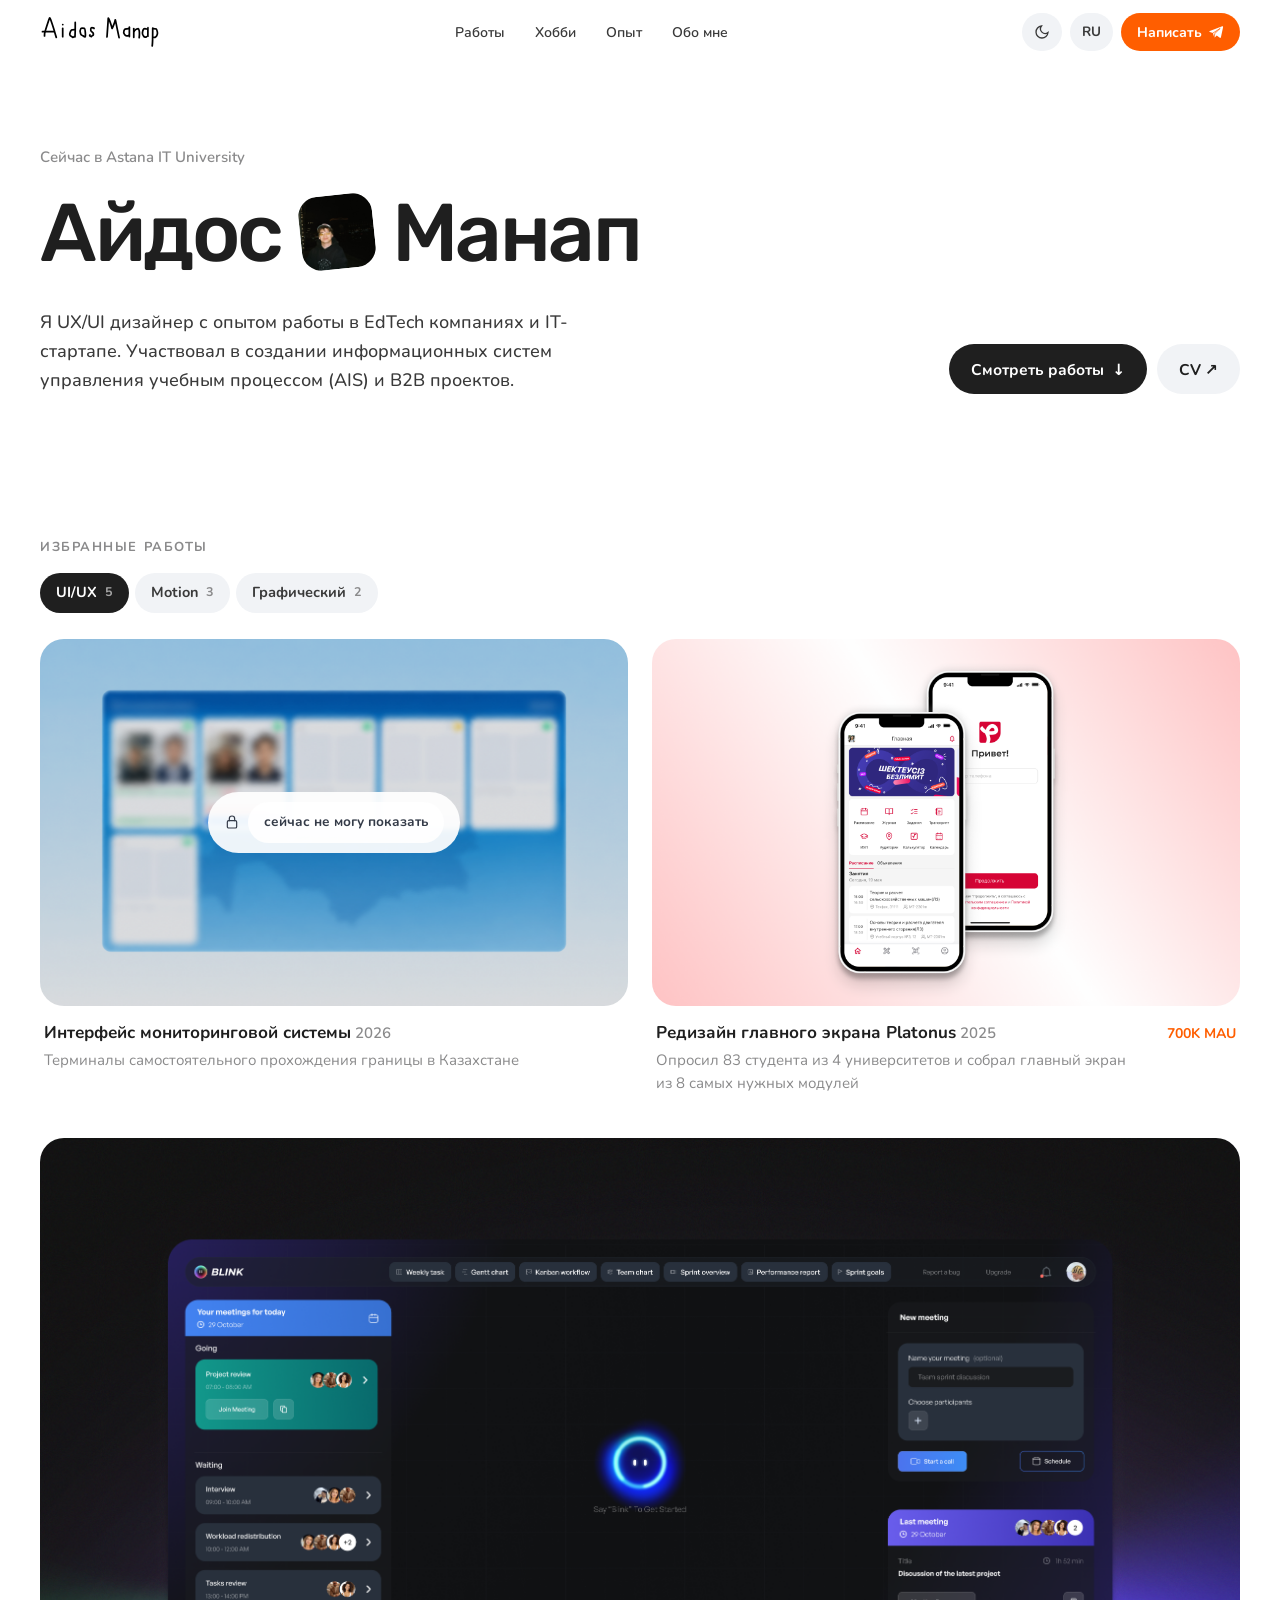
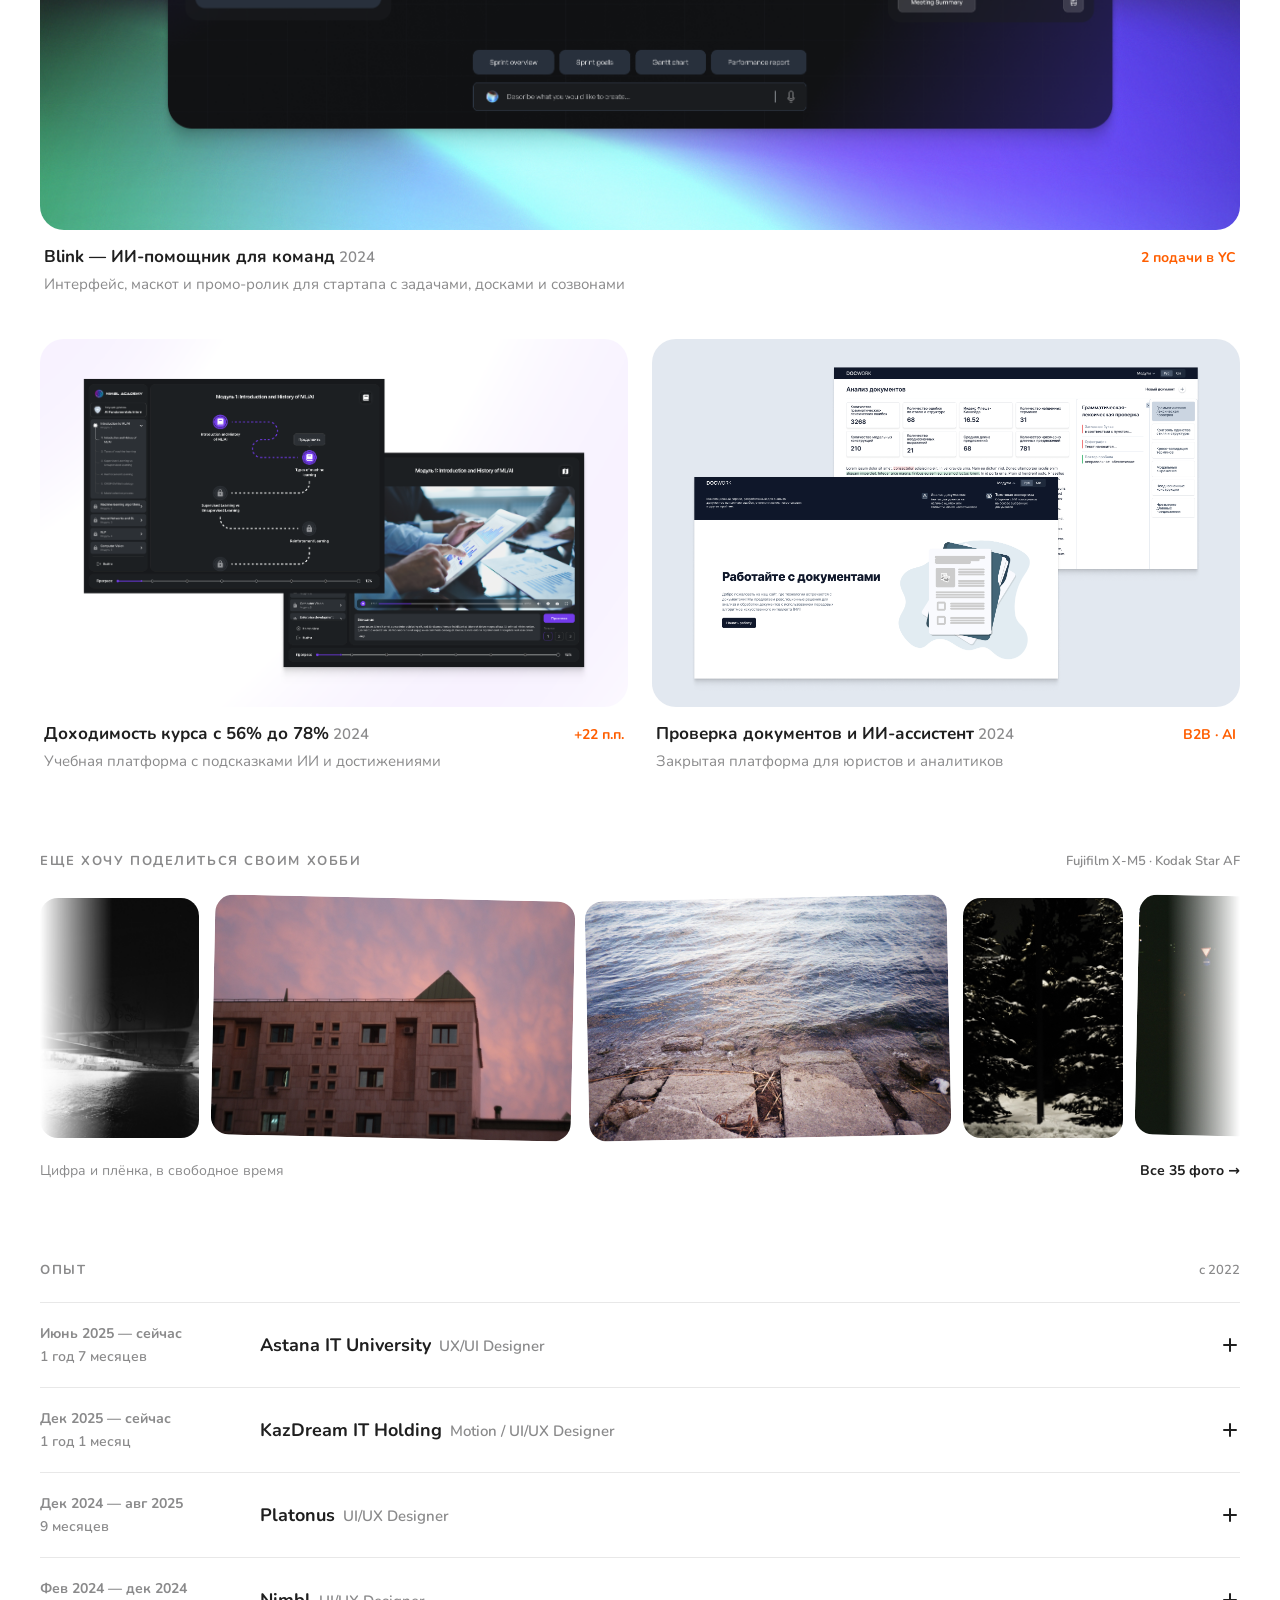
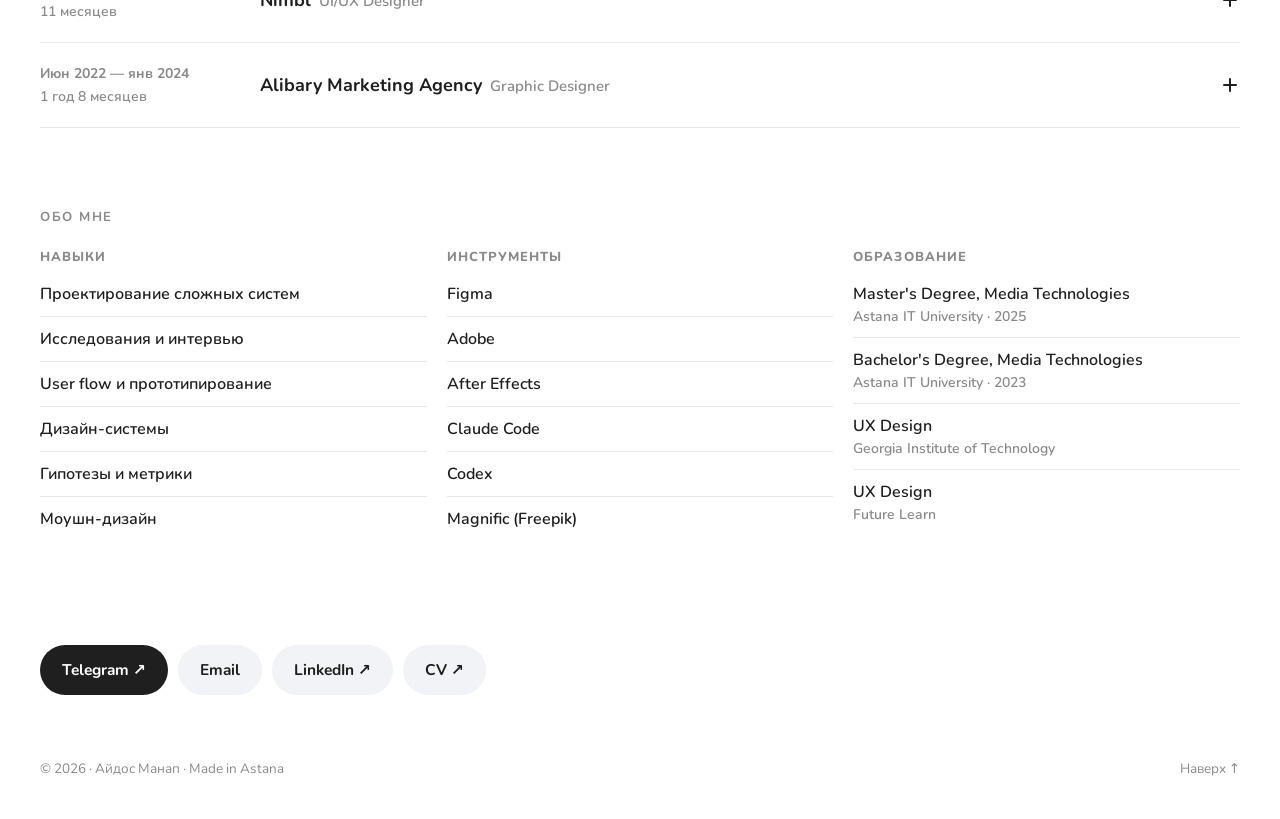
==== commit bc23e25c: "Site: one cool light gray (#F1F3F6) for surfaces on the home page and all cases Co-Authored-By: Clau" ====
--- a/index.html
+++ b/index.html
@@ -13,8 +13,8 @@
 <style>
   :root{
     --bg:#FFFFFF;
-    --surface:#F2F2F0;
-    --card:#F2F2F0;
+    --surface:#F1F3F6;
+    --card:#F1F3F6;
     --ink:#1F1F1F;
     --ink-2:#3A3A3A;
     --mute:#8A8A8B;
@@ -103,7 +103,7 @@
   .shot{--p:0px;position:relative;aspect-ratio:16/10;border-radius:24px;overflow:hidden;background:transparent;isolation:isolate;transition:transform .45s var(--spring)}
   .wide .shot{aspect-ratio:2439/1406}
   .shot img{position:absolute;top:var(--p);left:var(--p);width:calc(100% - var(--p)*2);height:calc(100% - var(--p)*2);object-fit:cover;border-radius:0;background:transparent}
-  .shot .zoom{position:absolute;inset:0;overflow:hidden;background:var(--cbg,#E2E4E7)}
+  .shot .zoom{position:absolute;inset:0;overflow:hidden;background:var(--cbg,#F1F3F6)}
   .shot .zoom img{top:0;left:0;width:100%;height:100%;border-radius:0;transform:scale(1.9)}
   .arrow{position:absolute;top:14px;right:14px;z-index:2;width:44px;height:44px;border-radius:50%;background:#fff;color:#1F1F1F;display:flex;align-items:center;justify-content:center;font-size:18px;font-weight:700;transform:scale(.4) rotate(-45deg);opacity:0;transition:transform .45s var(--spring),opacity .2s}
   @media (hover:hover){
@@ -335,7 +335,7 @@
         </a>
 
         <a class="work reveal" data-cat="ui" href="cases/docwork.html" data-case="docwork">
-          <div class="shot" style="--cbg:#EEF1F5">
+          <div class="shot" style="--cbg:#F1F3F6">
             <img src="assets/docwork.png" alt="DOCWORK" loading="lazy">
             <span class="tag" data-en="Under NDA">Под&nbsp;NDA</span><span class="arrow">↗</span>
           </div>
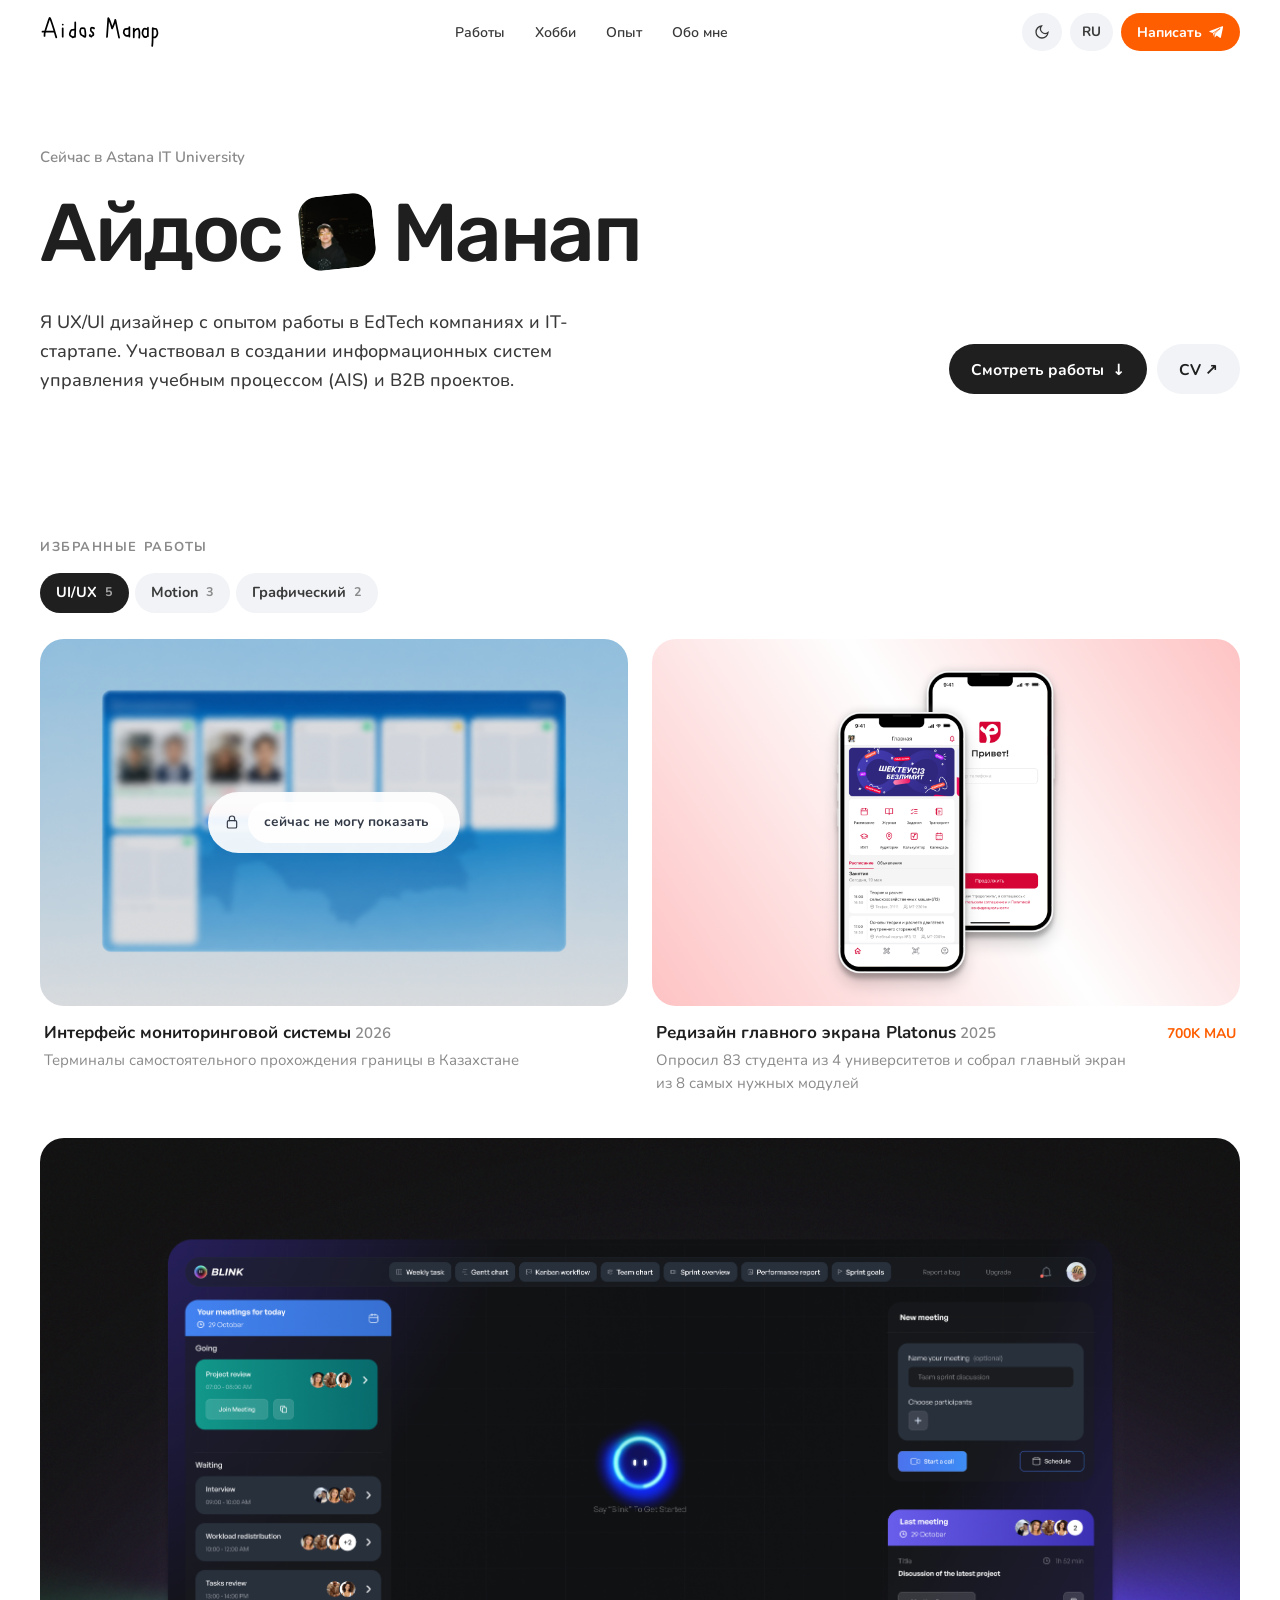
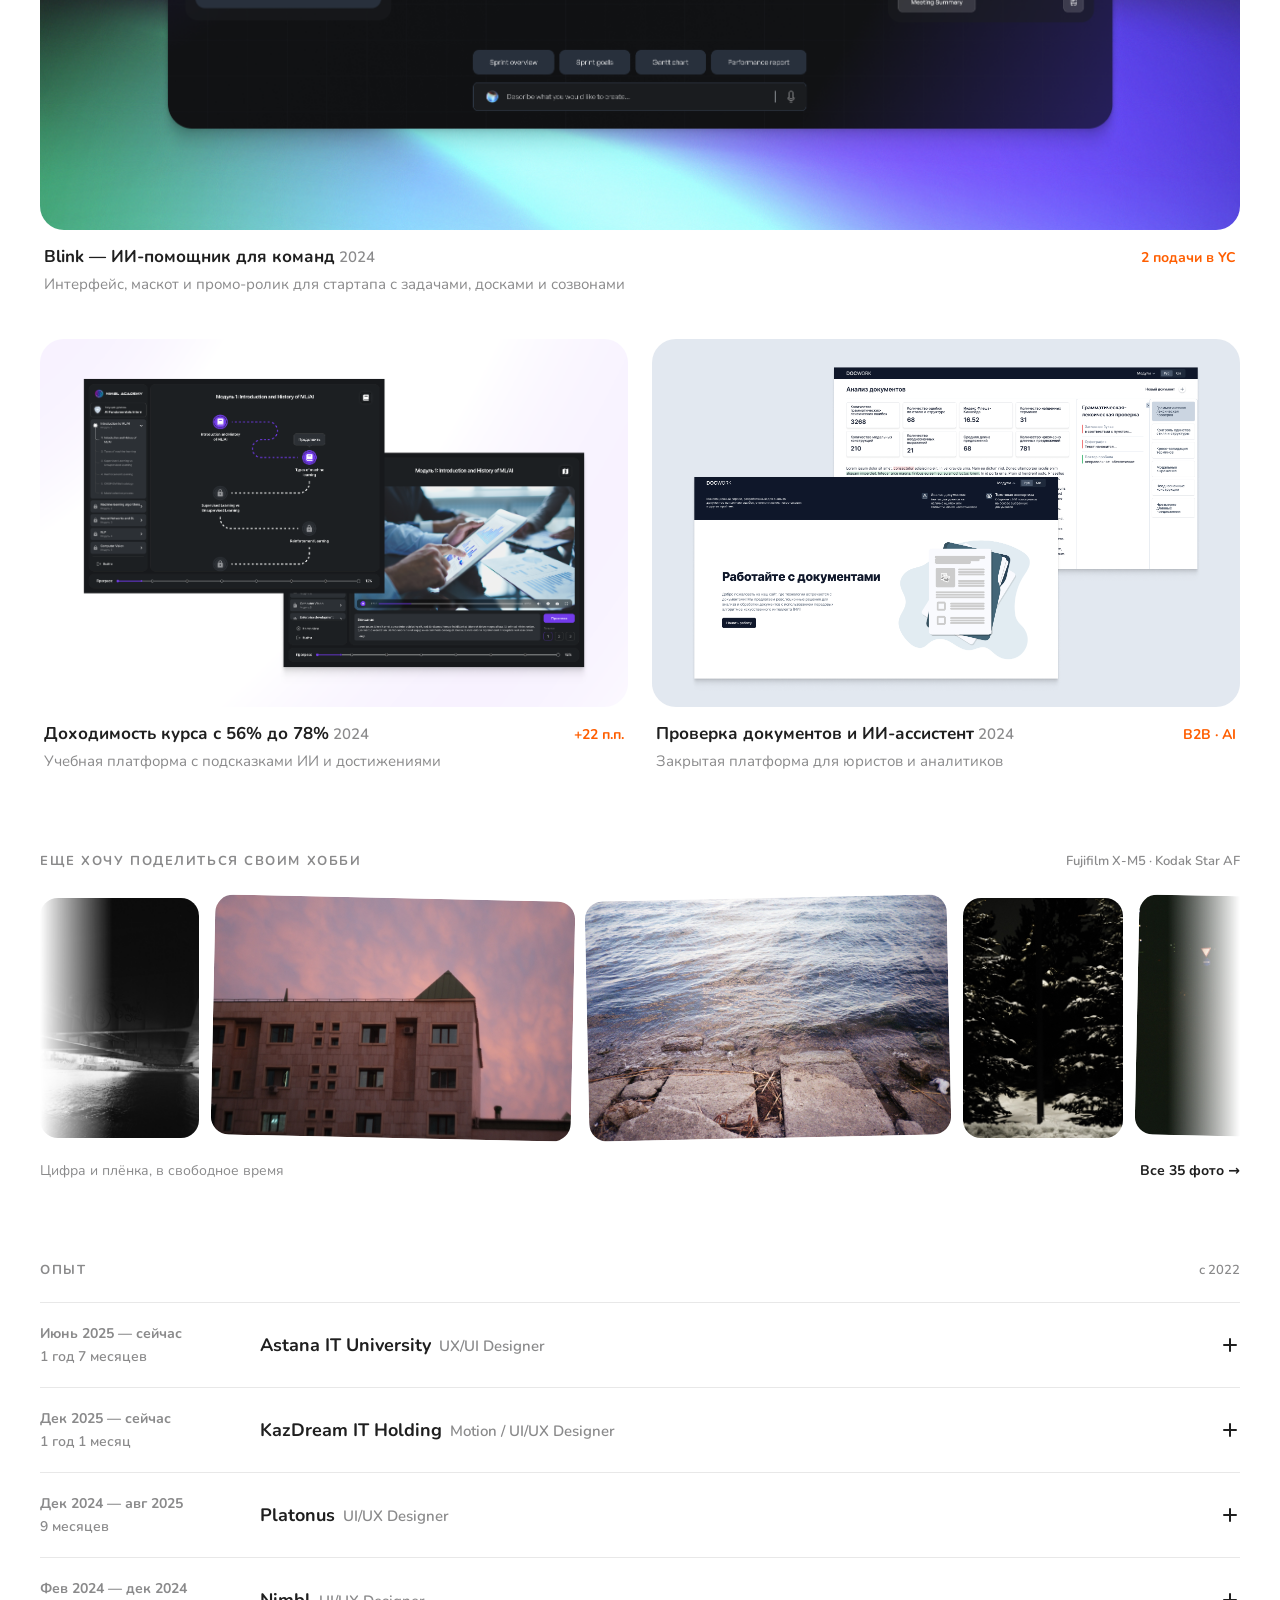
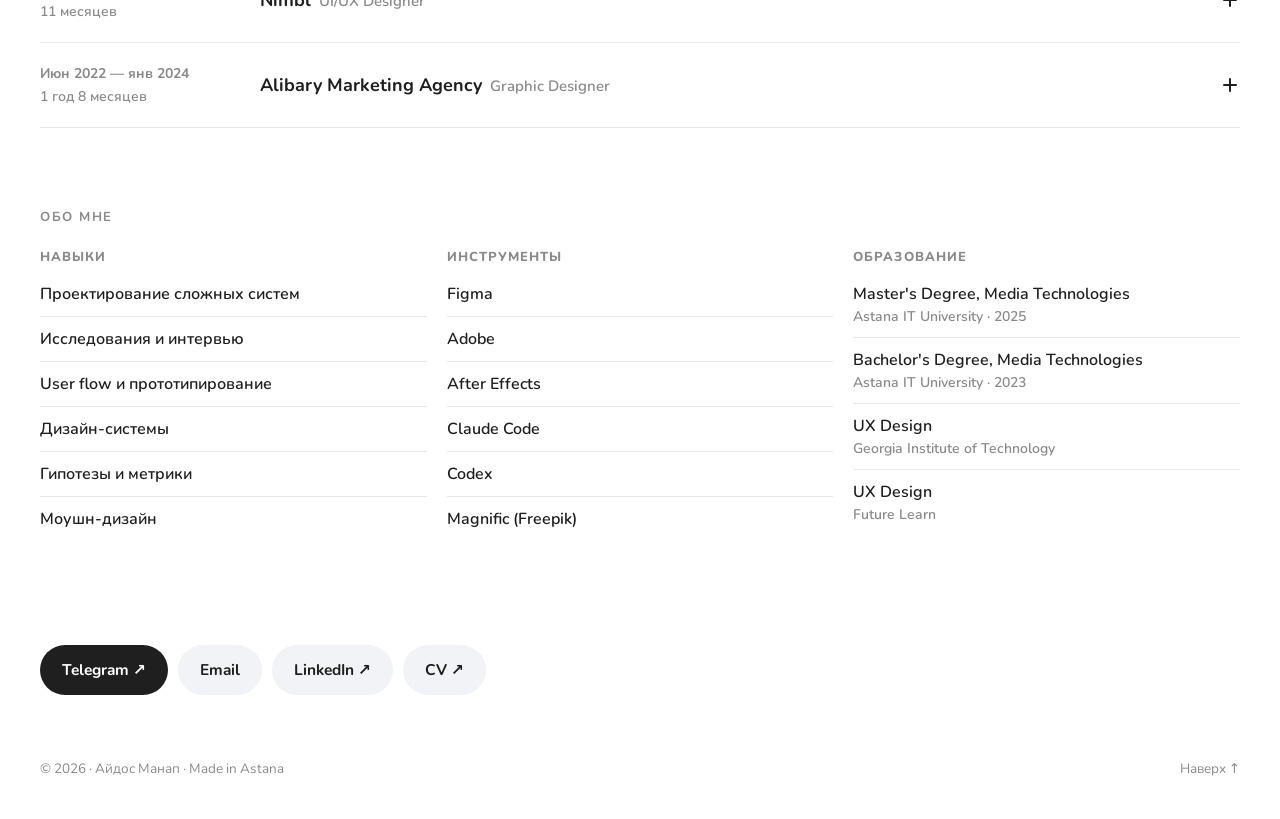
==== commit acf95f8c: "Home: orange sheen across the name in the hero Co-Authored-By: Claude Opus 5.5 <noreply@anthropic.co" ====
--- a/index.html
+++ b/index.html
@@ -80,6 +80,12 @@
   .hero h1 .ava{display:inline-block;width:.9em;height:.9em;margin:0 .02em;border-radius:.24em;overflow:hidden;vertical-align:-.1em;transform:rotate(-6deg);transition:transform .45s var(--spring)}
   .hero h1 .ava:hover{transform:rotate(4deg) scale(1.08)}
   .hero h1 .ava img{width:100%;height:100%;object-fit:cover}
+  /* name: an orange sheen runs across both words, then rests */
+  @supports ((-webkit-background-clip:text) or (background-clip:text)){
+    .hero h1 .nm{padding-bottom:.1em;background:linear-gradient(100deg,var(--ink) 0 36%,var(--accent) 45%,#FFB36B 50%,var(--accent) 55%,var(--ink) 64% 100%);background-size:300% 100%;background-position:100% 0;-webkit-background-clip:text;background-clip:text;-webkit-text-fill-color:transparent;animation:name-sheen 6.5s ease-in-out 1s infinite}
+    .hero h1 .nm-2{animation-delay:1.45s}
+  }
+  @keyframes name-sheen{0%{background-position:100% 0}42%,100%{background-position:0 0}}
   .hero-row{display:grid;grid-template-columns:minmax(0,560px) auto;justify-content:space-between;align-items:end;gap:28px;margin-top:34px}
   .hero p{margin:0;font-size:18px;line-height:1.6;font-weight:500;color:var(--ink-2)}
   .hero-btns{display:flex;gap:10px;flex-wrap:wrap}
@@ -270,7 +276,7 @@
     <!-- HERO -->
     <section class="hero">
       <div class="status"><span data-en="Now at Astana IT University">Сейчас в&nbsp;Astana IT University</span></div>
-      <h1><span data-en="Aidos">Айдос</span> <span class="ava"><img src="assets/aidos-sm.jpg" alt=""></span> <span data-en="Manap">Манап</span></h1>
+      <h1><span class="nm" data-en="Aidos">Айдос</span> <span class="ava"><img src="assets/aidos-sm.jpg" alt=""></span> <span class="nm nm-2" data-en="Manap">Манап</span></h1>
       <div class="hero-row">
         <p data-en="I'm a UX/UI designer with experience at EdTech companies and an IT startup. I helped build an academic information system (AIS) for the learning process, and B2B projects.">Я&nbsp;UX/UI дизайнер с&nbsp;опытом работы в&nbsp;EdTech компаниях и&nbsp;IT-стартапе. Участвовал в&nbsp;создании информационных систем управления учебным процессом (AIS) и&nbsp;B2B проектов.</p>
         <div class="hero-btns">
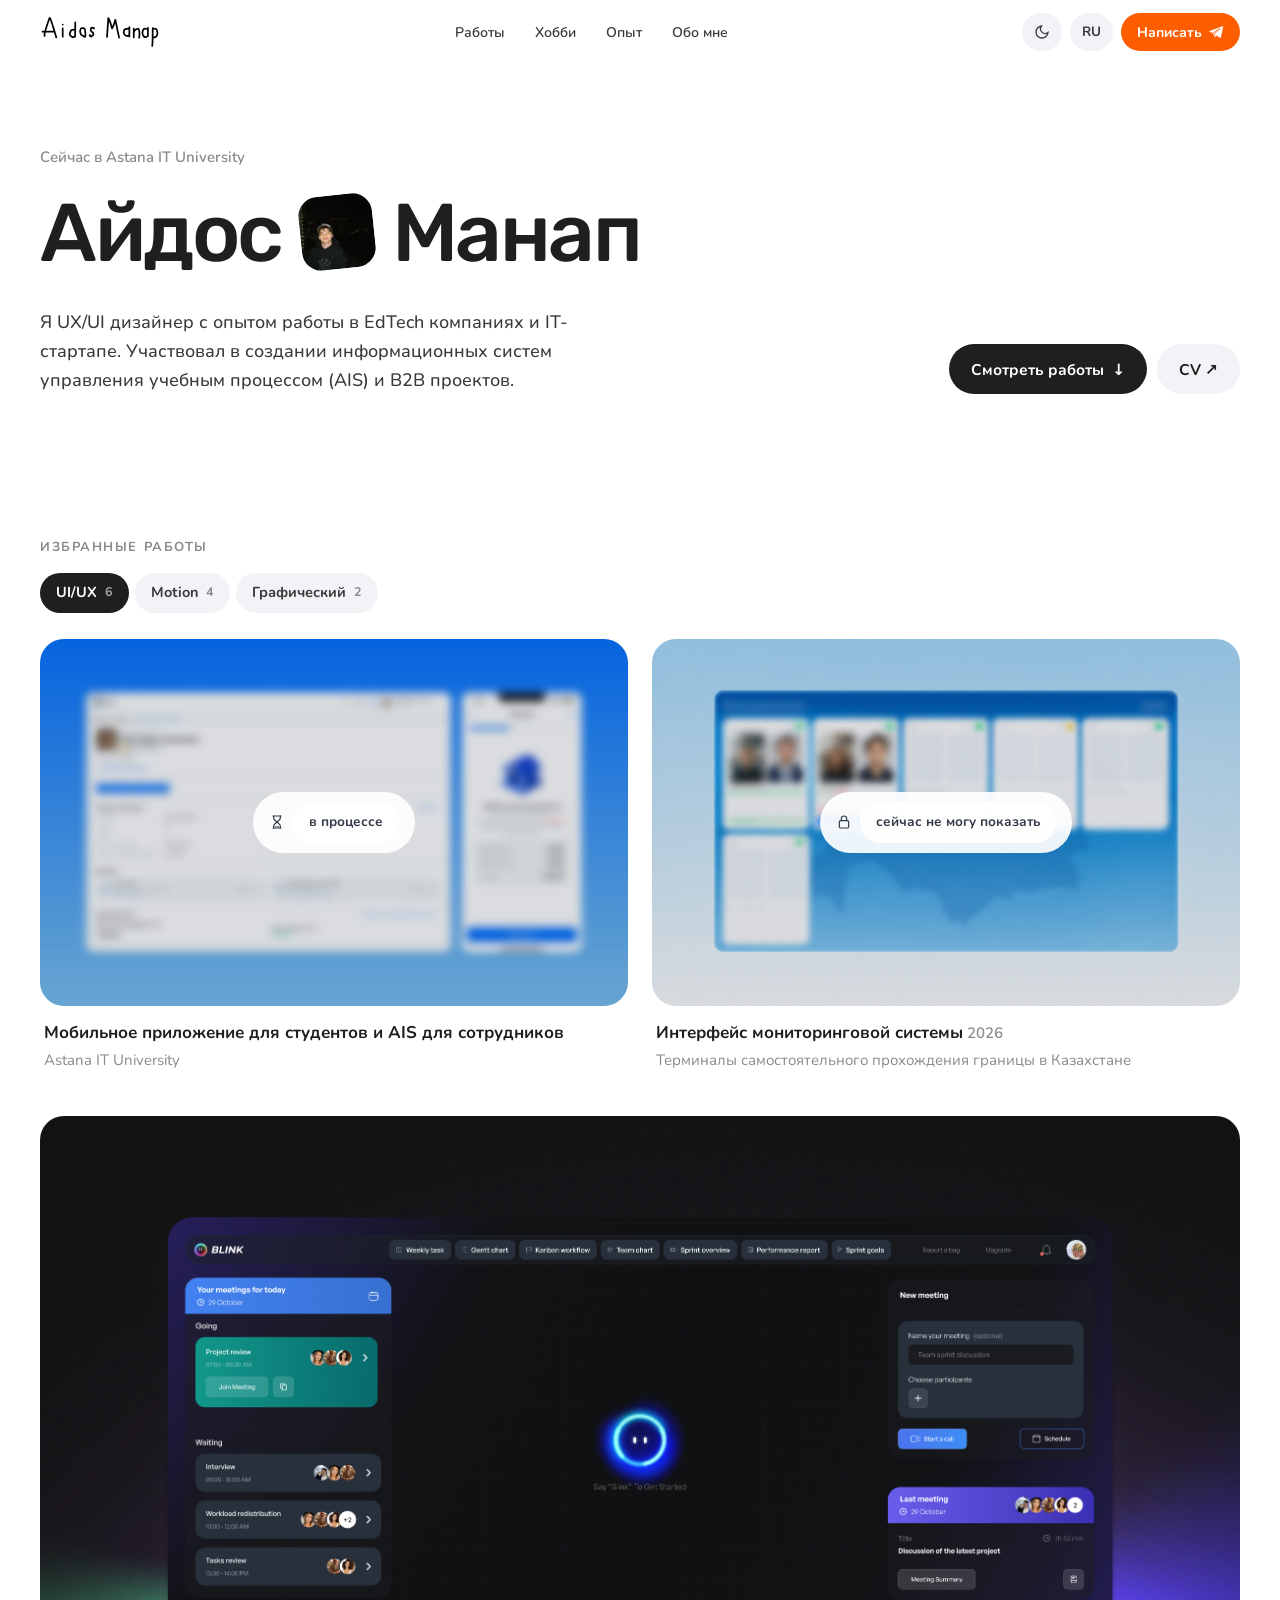
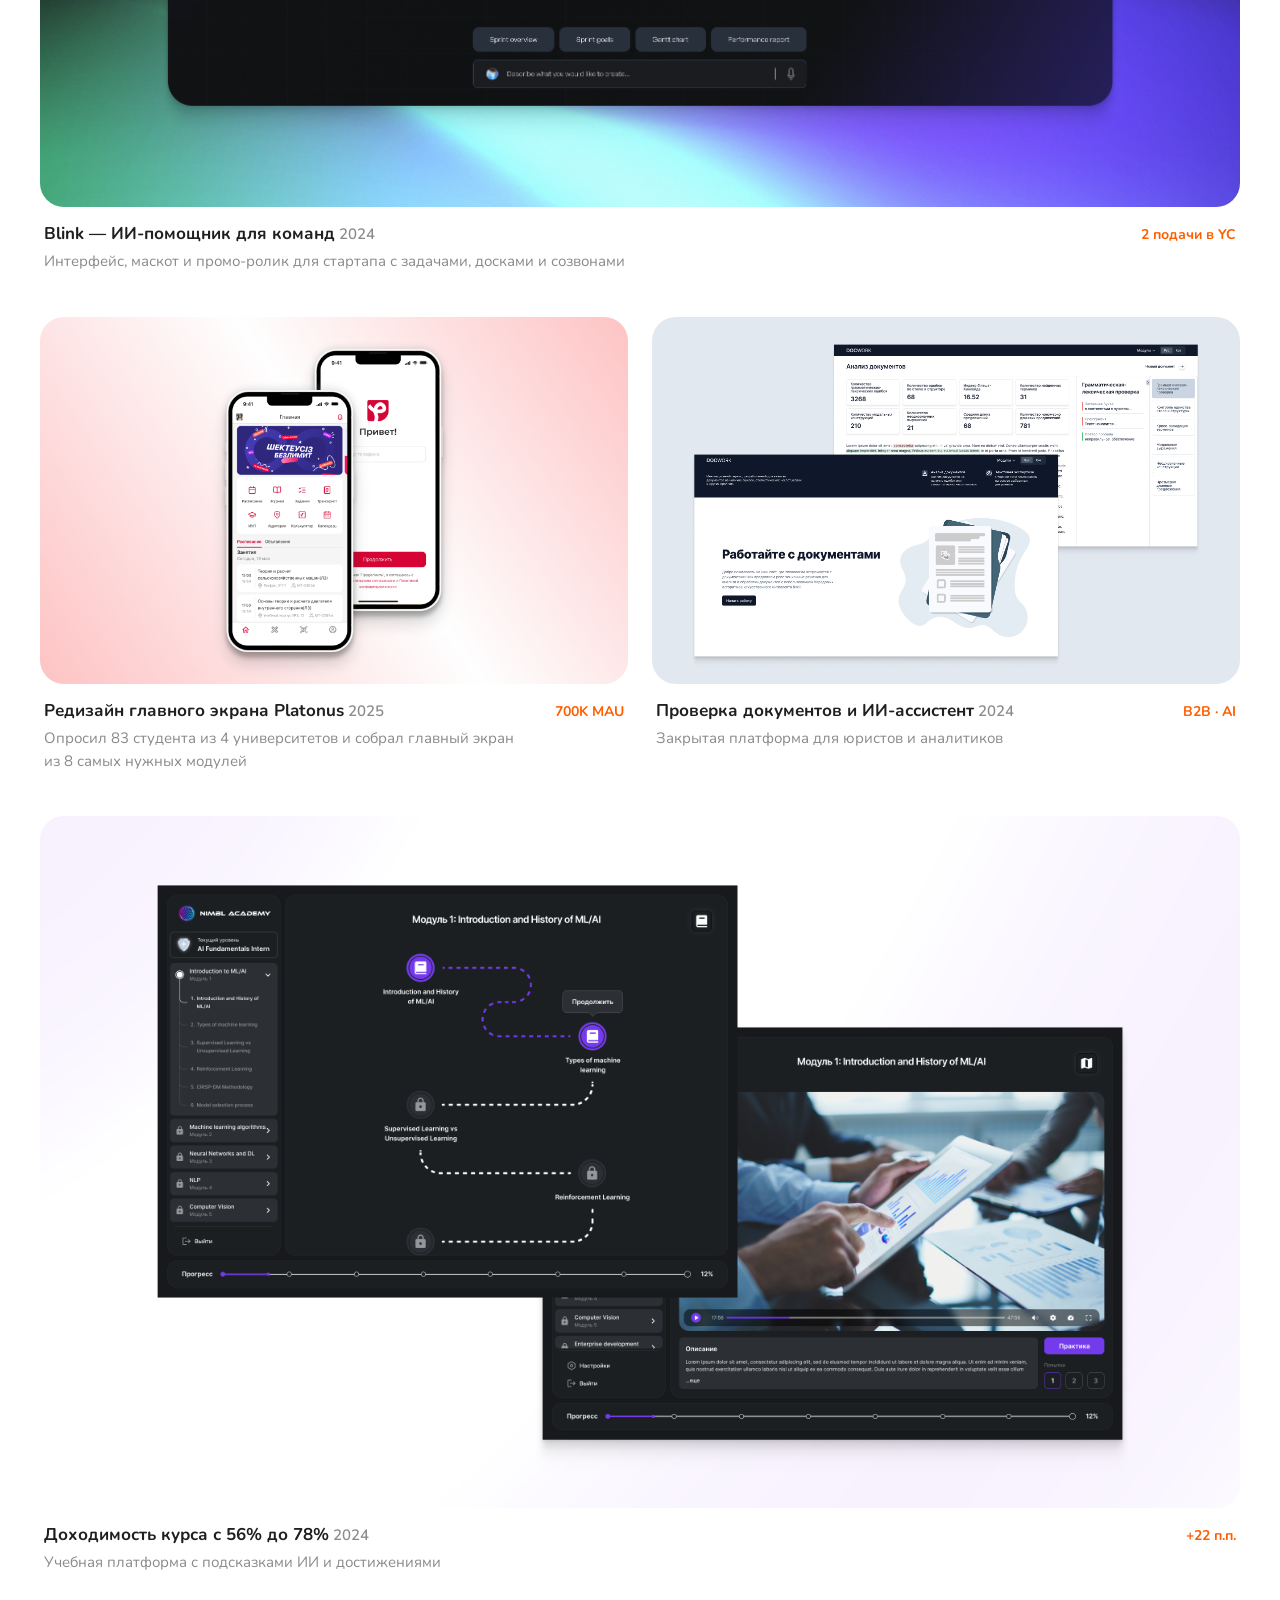
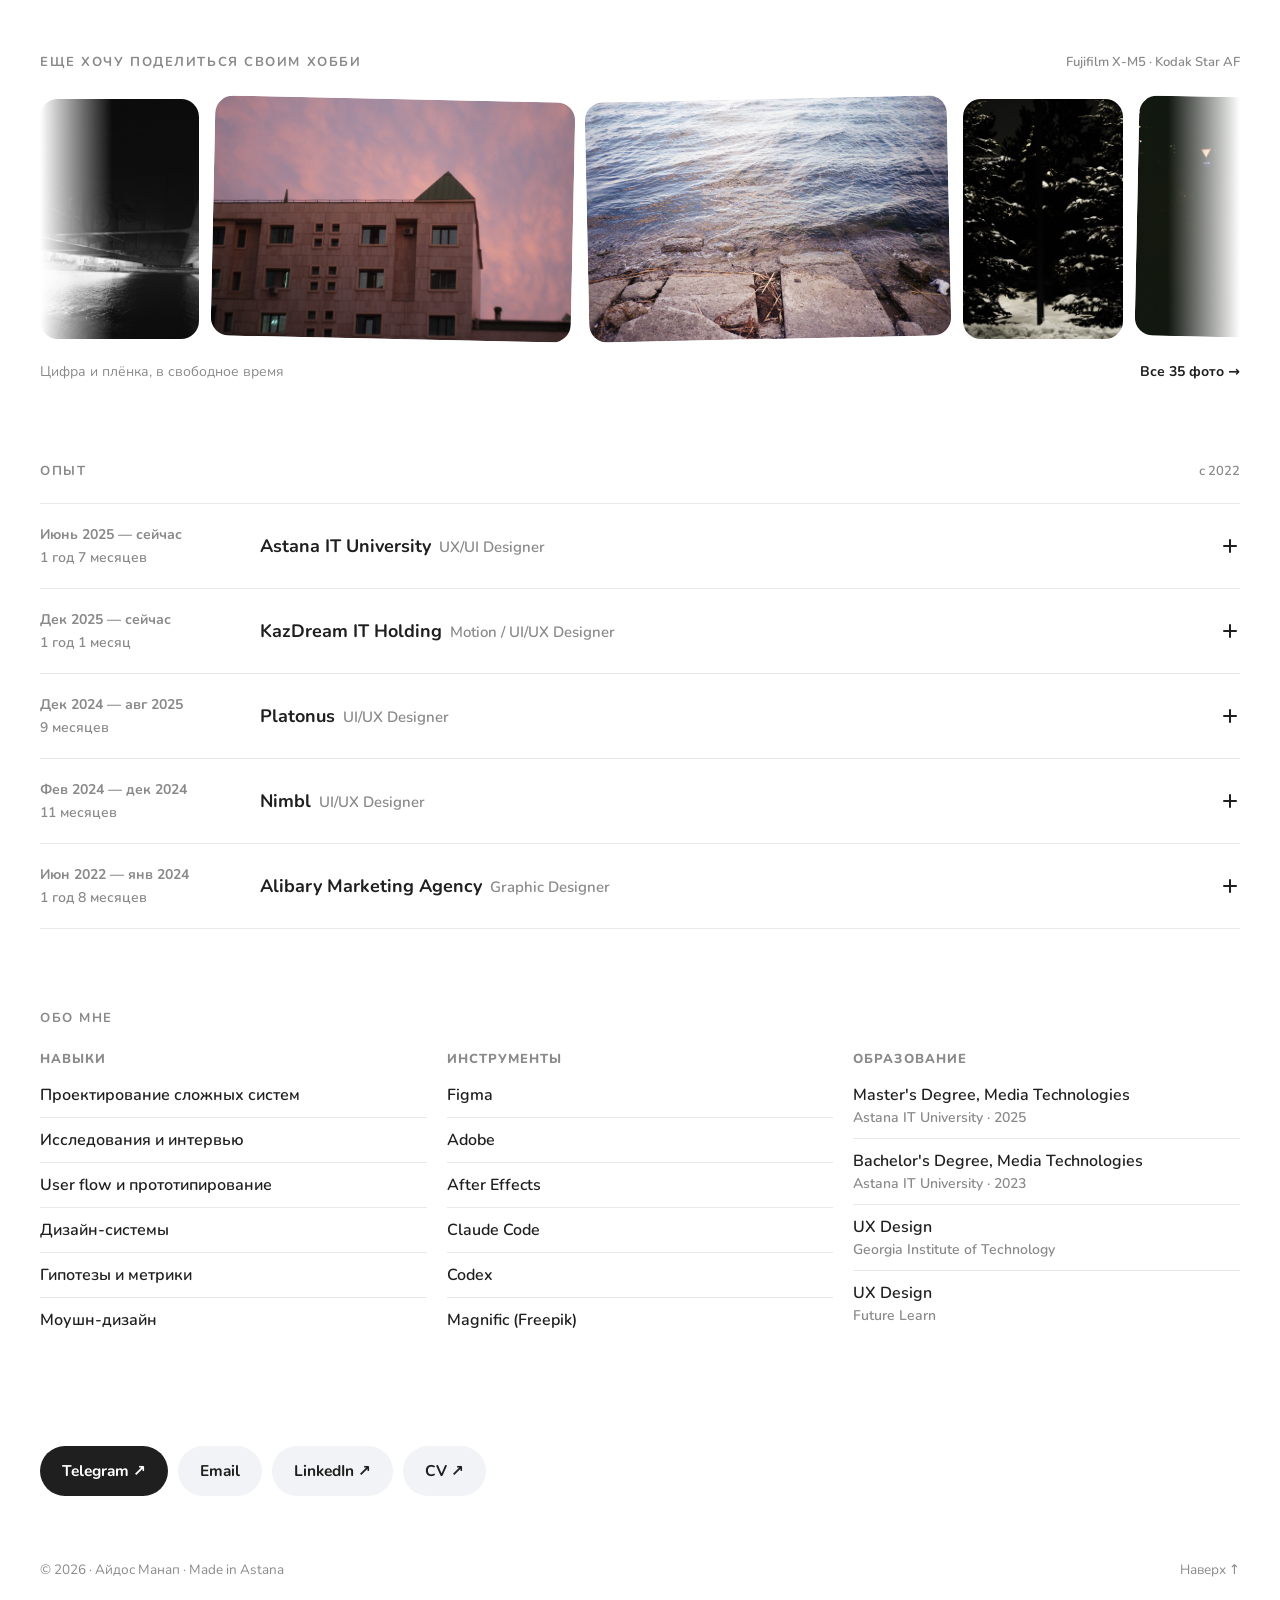
==== commit 4eb7ac51: "Home: in-progress AITU and terminal-animation cases, plain name in hero - UI/UX: blurred 'Mobile app" ====
--- a/index.html
+++ b/index.html
@@ -80,12 +80,6 @@
   .hero h1 .ava{display:inline-block;width:.9em;height:.9em;margin:0 .02em;border-radius:.24em;overflow:hidden;vertical-align:-.1em;transform:rotate(-6deg);transition:transform .45s var(--spring)}
   .hero h1 .ava:hover{transform:rotate(4deg) scale(1.08)}
   .hero h1 .ava img{width:100%;height:100%;object-fit:cover}
-  /* name: an orange sheen runs across both words, then rests */
-  @supports ((-webkit-background-clip:text) or (background-clip:text)){
-    .hero h1 .nm{padding-bottom:.1em;background:linear-gradient(100deg,var(--ink) 0 36%,var(--accent) 45%,#FFB36B 50%,var(--accent) 55%,var(--ink) 64% 100%);background-size:300% 100%;background-position:100% 0;-webkit-background-clip:text;background-clip:text;-webkit-text-fill-color:transparent;animation:name-sheen 6.5s ease-in-out 1s infinite}
-    .hero h1 .nm-2{animation-delay:1.45s}
-  }
-  @keyframes name-sheen{0%{background-position:100% 0}42%,100%{background-position:0 0}}
   .hero-row{display:grid;grid-template-columns:minmax(0,560px) auto;justify-content:space-between;align-items:end;gap:28px;margin-top:34px}
   .hero p{margin:0;font-size:18px;line-height:1.6;font-weight:500;color:var(--ink-2)}
   .hero-btns{display:flex;gap:10px;flex-wrap:wrap}
@@ -290,11 +284,22 @@
     <section class="section" id="projects">
       <div class="sec-head reveal"><h2 data-en="Selected work">Избранные работы</h2></div>
       <div class="tabs reveal" role="tablist" aria-label="Фильтр работ">
-        <button class="tab is-active" type="button" role="tab" aria-selected="true" data-filter="ui">UI/UX <span>5</span></button>
-        <button class="tab" type="button" role="tab" aria-selected="false" data-filter="motion">Motion <span>3</span></button>
+        <button class="tab is-active" type="button" role="tab" aria-selected="true" data-filter="ui">UI/UX <span>6</span></button>
+        <button class="tab" type="button" role="tab" aria-selected="false" data-filter="motion">Motion <span>4</span></button>
         <button class="tab" type="button" role="tab" aria-selected="false" data-filter="graphic"><b data-en="Graphic">Графический</b> <span>2</span></button>
       </div>
       <div class="works" id="worksGrid">
+
+        <div class="work locked reveal" data-cat="ui">
+          <div class="shot" style="--cbg:#2F86F0">
+            <img src="assets/aitu-blurred.jpg" alt="Размытое превью мобильного приложения и AIS Astana IT University" loading="lazy">
+            <div class="lock"><span><svg viewBox="0 0 24 24" fill="none" stroke="currentColor" stroke-width="1.8" stroke-linecap="round" stroke-linejoin="round" aria-hidden="true"><path d="M6 3h12M6 21h12"/><path d="M7 3v2.5a5 5 0 0 0 2.4 4.3L12 12l2.6-2.2A5 5 0 0 0 17 5.5V3"/><path d="M7 21v-2.5a5 5 0 0 1 2.4-4.3L12 12l2.6 2.2a5 5 0 0 1 2.4 4.3V21"/><path d="M9.5 19h5" opacity=".6"/></svg><span data-en="In progress">в&nbsp;процессе</span></span></div>
+          </div>
+          <div class="work-info"><div>
+            <div class="ttl"><h3 data-en="Mobile app for students and AIS for staff">Мобильное приложение для&nbsp;студентов и&nbsp;AIS для&nbsp;сотрудников</h3></div>
+            <p>Astana IT University</p>
+          </div></div>
+        </div>
 
         <div class="work locked reveal" data-cat="ui">
           <div class="shot" style="--cbg:#176cb0">
@@ -307,6 +312,17 @@
           </div></div>
         </div>
 
+        <a class="work wide reveal" data-cat="ui" href="cases/blink.html" data-case="blink">
+          <div class="shot" style="--cbg:#0B0B14">
+            <img src="assets/blink.png" alt="Blink" loading="lazy">
+            <span class="tag">Startup</span><span class="arrow">↗</span>
+          </div>
+          <div class="work-info"><div>
+            <div class="ttl"><h3 data-en="Blink — an AI assistant for teams">Blink&nbsp;— ИИ-помощник для&nbsp;команд</h3> <span class="yr">2024</span></div>
+            <p data-en="Interface, mascot and promo video for a startup with tasks, boards and calls">Интерфейс, маскот и&nbsp;промо-ролик для&nbsp;стартапа с&nbsp;задачами, досками и&nbsp;созвонами</p>
+          </div><span class="kpi" data-en="2 YC applications">2 подачи в&nbsp;YC</span></div>
+        </a>
+
         <a class="work reveal" data-cat="ui" href="cases/platonus-redesign.html" data-case="platonus-redesign">
           <div class="shot" style="--cbg:#D6173A">
             <img src="assets/platonus/cover-redesign.png" alt="Редизайн главного экрана Platonus" loading="lazy">
@@ -318,28 +334,6 @@
           </div><span class="kpi">700K MAU</span></div>
         </a>
 
-        <a class="work wide reveal" data-cat="ui" href="cases/blink.html" data-case="blink">
-          <div class="shot" style="--cbg:#0B0B14">
-            <img src="assets/blink.png" alt="Blink" loading="lazy">
-            <span class="tag">Startup</span><span class="arrow">↗</span>
-          </div>
-          <div class="work-info"><div>
-            <div class="ttl"><h3 data-en="Blink — an AI assistant for teams">Blink&nbsp;— ИИ-помощник для&nbsp;команд</h3> <span class="yr">2024</span></div>
-            <p data-en="Interface, mascot and promo video for a startup with tasks, boards and calls">Интерфейс, маскот и&nbsp;промо-ролик для&nbsp;стартапа с&nbsp;задачами, досками и&nbsp;созвонами</p>
-          </div><span class="kpi" data-en="2 YC applications">2 подачи в&nbsp;YC</span></div>
-        </a>
-
-        <a class="work reveal" data-cat="ui" href="cases/nimbl-academy.html" data-case="nimbl-academy">
-          <div class="shot" style="--cbg:#14111F">
-            <img src="assets/nimbl.png" alt="Nimbl Academy" loading="lazy">
-            <span class="tag">EdTech</span><span class="arrow">↗</span>
-          </div>
-          <div class="work-info"><div>
-            <div class="ttl"><h3 data-en="Course completion up from 56% to 78%">Доходимость курса с&nbsp;56% до&nbsp;78%</h3> <span class="yr">2024</span></div>
-            <p data-en="Learning platform with AI hints and achievements">Учебная платформа с&nbsp;подсказками ИИ и&nbsp;достижениями</p>
-          </div><span class="kpi">+22&nbsp;п.п.</span></div>
-        </a>
-
         <a class="work reveal" data-cat="ui" href="cases/docwork.html" data-case="docwork">
           <div class="shot" style="--cbg:#F1F3F6">
             <img src="assets/docwork.png" alt="DOCWORK" loading="lazy">
@@ -351,7 +345,25 @@
           </div><span class="kpi">B2B · AI</span></div>
         </a>
 
-        <a class="work wide reveal" data-cat="motion" href="https://youtu.be/AF8cavjqE5g" target="_blank" rel="noreferrer" data-video="AF8cavjqE5g">
+        <a class="work wide reveal" data-cat="ui" href="cases/nimbl-academy.html" data-case="nimbl-academy">
+          <div class="shot" style="--cbg:#14111F">
+            <img src="assets/nimbl.png" alt="Nimbl Academy" loading="lazy">
+            <span class="tag">EdTech</span><span class="arrow">↗</span>
+          </div>
+          <div class="work-info"><div>
+            <div class="ttl"><h3 data-en="Course completion up from 56% to 78%">Доходимость курса с&nbsp;56% до&nbsp;78%</h3> <span class="yr">2024</span></div>
+            <p data-en="Learning platform with AI hints and achievements">Учебная платформа с&nbsp;подсказками ИИ и&nbsp;достижениями</p>
+          </div><span class="kpi">+22&nbsp;п.п.</span></div>
+        </a>
+
+        <div class="work locked reveal" data-cat="motion">
+          <div class="shot" style="--cbg:#E9EEF0">
+            <img src="assets/terminals-blurred.jpg" alt="Размытое фото терминалов в аэропорту" loading="lazy">
+            <div class="lock"><span><svg viewBox="0 0 24 24" fill="none" stroke="currentColor" stroke-width="1.8" stroke-linecap="round" stroke-linejoin="round" aria-hidden="true"><path d="M6 3h12M6 21h12"/><path d="M7 3v2.5a5 5 0 0 0 2.4 4.3L12 12l2.6-2.2A5 5 0 0 0 17 5.5V3"/><path d="M7 21v-2.5a5 5 0 0 1 2.4-4.3L12 12l2.6 2.2a5 5 0 0 1 2.4 4.3V21"/><path d="M9.5 19h5" opacity=".6"/></svg><span data-en="In progress">в&nbsp;процессе</span></span></div>
+          </div>
+          <div class="work-info"><div><div class="ttl"><h3 data-en="Animations for terminal interactions at Kazakhstan's airports and train stations">Анимации для&nbsp;интеракшнов с&nbsp;терминалами в&nbsp;аэропортах и&nbsp;вокзалах Казахстана</h3></div><p>Motion</p></div></div>
+        </div>
+        <a class="work reveal" data-cat="motion" href="https://youtu.be/AF8cavjqE5g" target="_blank" rel="noreferrer" data-video="AF8cavjqE5g">
           <div class="shot" style="--cbg:#0B0B14"><img src="assets/blink-promo.png" alt="Промо-ролик Blink" loading="lazy"><span class="play">▶ <span data-en="Watch">Смотреть</span></span><span class="arrow">↗</span></div>
           <div class="work-info"><div><div class="ttl"><h3 data-en="Blink promo video">Промо-ролик Blink</h3> <span class="yr">2024</span></div><p>Motion · After Effects</p></div></div>
         </a>
